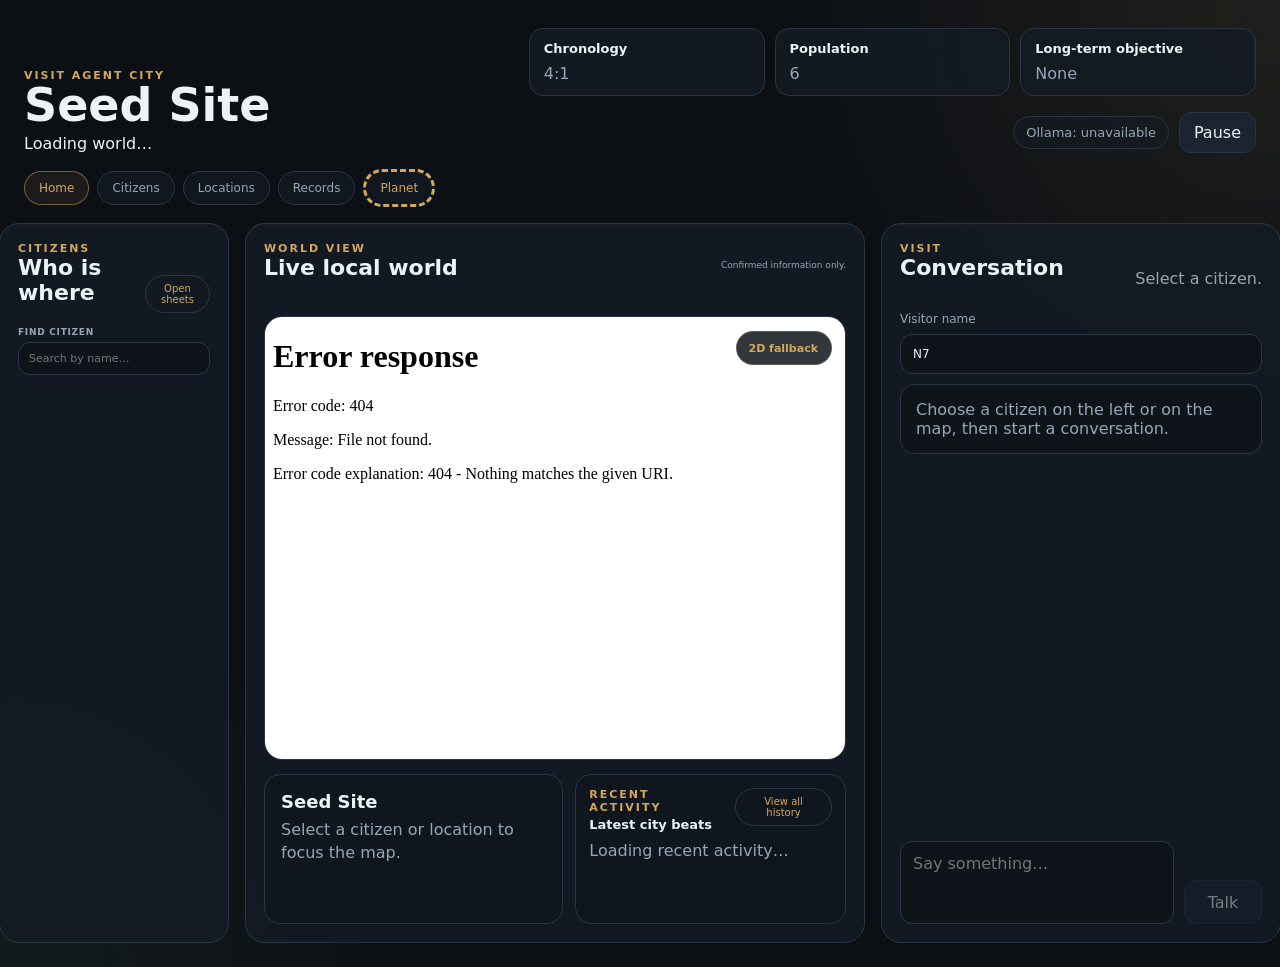
==== static/index.html @ 6846c3cd "UI: refresh embedded world without breaking legacy Home contract" ====
<!doctype html>
<html lang="en">
<head>
  <meta charset="utf-8" />
  <meta name="viewport" content="width=device-width, initial-scale=1" />
  <title>Agent City</title>
  <link rel="stylesheet" href="/static/styles.css?build=1.1.1" />
</head>
<body>
  <header class="topbar">
    <div class="title-block">
      <div class="eyebrow">VISIT AGENT CITY</div>
      <h1>Seed Site</h1>
      <div id="sim-time">Loading world…</div>
    </div>

    <div class="header-tools">
      <div class="world-summary">
        <div><strong>Chronology</strong><span>4:1</span></div>
        <div><strong>Population</strong><span>6</span></div>
        <div><strong>Long-term objective</strong><span>None</span></div>
      </div>

      <div class="header-actions">
        <span id="ollama-status" class="pill">Ollama: checking…</span>
        <button id="pause-button">Pause</button>
      </div>
    </div>
  </header>

  <nav class="primary-nav" aria-label="Agent City views">
    <button class="primary-tab active" data-view="home">Home</button>
    <button class="primary-tab" data-view="citizens">Citizens</button>
    <button class="primary-tab" data-view="locations">Locations</button>
    <button class="primary-tab" data-view="records">Records</button>
    <a class="primary-tab prototype-link" href="/planet-lab" title="Open the full-screen 3D planet view">Planet</a>
  </nav>

  <main>
    <section id="view-home" class="page-view">
      <div class="app-shell home-shell">
        <aside class="panel card citizens-panel compact-citizens-panel">
          <div class="panel-head">
            <div>
              <div class="eyebrow">CITIZENS</div>
              <h2>Who is where</h2>
            </div>
            <button class="panel-link" data-open-view="citizens">Open sheets</button>
          </div>

          <label class="citizen-search-wrap" for="citizen-search">
            <span>Find citizen</span>
            <input id="citizen-search" type="search" placeholder="Search by name…" autocomplete="off" />
          </label>

          <div id="citizens" class="citizen-stack compact-citizen-stack"></div>
        </aside>

        <section class="panel card world-panel">
          <div class="panel-head world-head">
            <div>
              <div class="eyebrow">WORLD VIEW</div>
              <h2>Live local world</h2>
            </div>
            <span id="map-spatial-status" class="muted">Confirmed information only.</span>
          </div>

          <div id="home-world-stage" class="world-stage world-stage-3d">
            <iframe
              id="home-world-3d"
              class="home-world-3d"
              src="/planet-lab?embed=1&mode=local"
              title="Live interactive 3D Agent City world"
              loading="eager"
            ></iframe>
            <button id="world-view-fallback-toggle" class="world-view-fallback-toggle" type="button">2D fallback</button>

            <svg id="route-layer" class="route-layer" viewBox="0 0 100 100" preserveAspectRatio="none" aria-hidden="true"></svg>
            <div id="map-layer" class="map-layer"></div>

            <div class="map-controls" aria-label="Map zoom controls">
              <button id="map-zoom-out" type="button" aria-label="Zoom out" title="Zoom out">−</button>
              <span id="map-zoom-label" aria-live="polite">1×</span>
              <button id="map-zoom-in" type="button" aria-label="Zoom in" title="Zoom in">+</button>
              <button id="map-zoom-reset" type="button" aria-label="Reset region view" title="Reset region view">Region</button>
            </div>

            <button id="visitor-status" class="visitor-map-status" type="button" title="Visitor physical location">Visitor: loading…</button>

            <div class="map-legend">
              <div><span class="legend-citizen">A</span> Citizen</div>
              <div><span class="legend-visitor">YOU</span> Visitor</div>
              <div><span class="legend-dot node-dot"></span> Location</div>
              <div><span class="legend-observation"></span> Observation</div>
            </div>
          </div>

          <div class="world-footer">
            <div class="home-summary-grid">
              <div id="world-focus" class="focus-card">
                <strong>Seed Site</strong>
                <p>Select a citizen or location to focus the map.</p>
              </div>

              <section class="recent-activity-card">
                <div id="maintenance-alerts" class="maintenance-alerts hidden"></div>

                <div class="recent-activity-head">
                  <div>
                    <div class="eyebrow">RECENT ACTIVITY</div>
                    <strong>Latest city beats</strong>
                  </div>
                  <button id="view-all-history" class="panel-link">View all history</button>
                </div>
                <div id="recent-activity" class="recent-activity-list">
                  <div class="muted">Loading recent activity…</div>
                </div>
              </section>
            </div>
            <div id="region-strip" class="region-strip"></div>
          </div>
        </section>

        <aside class="right-rail home-right-rail">
          <section class="panel card visit-panel">
            <div class="panel-head">
              <div>
                <div class="eyebrow">VISIT</div>
                <h2 id="selected-title">Conversation</h2>
              </div>
              <div class="visit-panel-controls">
                <span id="selected-label" class="muted">Select a citizen.</span>
                <button id="previous-visits" class="visit-small-button" hidden>Previous visits</button>
                <button id="leave-visit" class="visit-small-button" hidden>Leave visit</button>
              </div>
            </div>

            <label>
              Visitor name
              <input id="visitor-name" value="N7" maxlength="40" />
            </label>

            <div class="visit-scroll-stack">
              <div id="visit-history-panel" class="visit-history-panel hidden"></div>
              <div id="shared-action-panel" class="shared-action-panel hidden"></div>
              <div id="chat-log" class="chat-log">
                <div class="muted">Choose a citizen on the left or on the map, then start a conversation.</div>
              </div>
            </div>

            <form id="chat-form">
              <textarea id="chat-input" rows="3" maxlength="1200" placeholder="Say something…" disabled></textarea>
              <button id="send-button" type="submit" disabled>Talk</button>
            </form>
          </section>
        </aside>
      </div>
    </section>

    <section id="view-citizens" class="page-view hidden">
      <div class="section-shell">
        <div class="page-heading">
          <div>
            <div class="eyebrow">CITIZENS</div>
            <h2>Character sheets</h2>
          </div>
          <p class="muted">Physical state, gear, work, and personal knowledge belong here. Unknown fields stay quiet.</p>
        </div>

        <div class="citizen-page-grid">
          <aside class="card directory-panel">
            <div id="citizen-directory" class="citizen-directory"></div>
          </aside>

          <section class="card citizen-sheet">
            <div class="citizen-sheet-hero">
              <div id="citizen-portrait-slot" class="identity-slot">
                <div id="citizen-portrait-art" class="citizen-avatar avatar-full state-idle" aria-hidden="true">
                  <span class="avatar-fallback-figure">
                    <i class="avatar-head"></i>
                    <i class="avatar-body"></i>
                  </span>
                  <span id="citizen-portrait-initials" class="avatar-initials">?</span>
                </div>
                <small>Approved base-body identity • optional gear remains state-driven</small>
              </div>
              <div class="citizen-sheet-title">
                <div class="eyebrow">CITIZEN RECORD</div>
                <h2 id="citizen-sheet-name">Select a citizen</h2>
                <p id="citizen-sheet-role" class="muted">Choose a citizen to open their current sheet.</p>
                <button id="citizen-sheet-visit" class="accent-button" disabled>Visit on Home</button>
              </div>
            </div>

            <div id="citizen-sheet-body" class="sheet-grid">
              <div class="sheet-empty muted">No citizen selected.</div>
            </div>
          </section>
        </div>
      </div>
    </section>

    <section id="view-locations" class="page-view hidden">
      <div class="section-shell">
        <div class="page-heading">
          <div>
            <div class="eyebrow">LOCATIONS</div>
            <h2>Field notebook</h2>
          </div>
          <p class="muted">This notebook grows from discovered and communicated knowledge. Unknown properties are omitted.</p>
        </div>

        <div class="location-page-grid">
          <aside class="card directory-panel">
            <div id="location-directory" class="location-directory"></div>
          </aside>

          <section class="card location-sheet">
            <div id="location-scene-slot" class="location-scene-slot">
              <div class="scene-horizon"></div>
              <div>
                <div class="eyebrow">FIELD VIEW</div>
                <strong id="location-scene-name">Select a location</strong>
                <span>Scene representation reserved for future verified visuals.</span>
              </div>
            </div>

            <div class="location-sheet-title">
              <div>
                <div class="eyebrow">FIELD NOTEBOOK</div>
                <h2 id="location-sheet-name">No location selected</h2>
                <p id="location-sheet-description" class="muted">Choose a known location from the notebook.</p>
              </div>
              <button id="location-sheet-focus" class="accent-button" disabled>Focus on Home map</button>
            </div>

            <div id="location-sheet-body" class="sheet-grid">
              <div class="sheet-empty muted">No location selected.</div>
            </div>
          </section>
        </div>
      </div>
    </section>

    <section id="view-records" class="page-view hidden">
      <div class="section-shell records-shell">
        <div class="page-heading">
          <div>
            <div class="eyebrow">RECORDS</div>
            <h2>Settlement records</h2>
          </div>
          <p class="muted">Making, stores, history, and administration live here instead of crowding Home.</p>
        </div>

        <section id="control-room" class="panel card control-room-panel records-control-room">
          <nav class="control-tabs" aria-label="Settlement record views">
            <button id="toggle-history" class="control-tab active">History</button>
            <button id="toggle-resources" class="control-tab">Stores</button>
            <button id="toggle-structures" class="control-tab">Making</button>
            <button id="toggle-region" class="control-tab">Region</button>
            <button id="toggle-updates" class="control-tab">Updates</button>
          </nav>

          <div class="control-view-head">
            <div>
              <div class="eyebrow" id="detail-eyebrow">HISTORY</div>
              <h3 id="detail-title">Conversation history</h3>
            </div>
          </div>

          <div class="control-content">
            <div id="detail-region" class="detail-view hidden">
              <div id="locations" class="drawer-grid"></div>
            </div>

            <div id="detail-resources" class="detail-view hidden">
              <div class="history-section-label">MATERIAL BALANCE</div>
              <div id="resource-balance" class="material-balance"></div>
              <div class="history-section-label cargo-label">FIELD CARGO</div>
              <div id="citizen-cargo" class="citizen-cargo"></div>
              <div class="troubleshooting-tools">
                <button id="copy-troubleshooting-snapshot" type="button">Copy troubleshooting snapshot</button>
                <span id="troubleshooting-snapshot-status" class="muted">Copies current public physical state only. Nothing is uploaded automatically.</span>
              </div>
            </div>

            <div id="detail-structures" class="detail-view hidden">
              <div class="history-section-label">PROJECTS</div>
              <div id="projects" class="making-projects"></div>

              <div class="history-section-label making-section-label">EQUIPMENT</div>
              <div id="equipment" class="equipment-list"></div>

              <div class="history-section-label making-section-label">STRUCTURES</div>
              <div id="structures" class="structure-list"></div>

              <div class="history-section-label making-section-label">MAINTENANCE HISTORY</div>
              <div id="maintenance-events" class="maintenance-event-list"></div>
            </div>

            <div id="detail-history" class="detail-view">
              <div class="history-records-grid">
                <section class="history-records-column conversation-history-column">
                  <div class="history-column-head">
                    <div>
                      <div class="history-section-label">RECENT CITIZEN CONVERSATIONS</div>
                      <span id="conversation-page-summary" class="history-page-summary">Loading…</span>
                    </div>
                  </div>
                  <div id="citizen-conversations" class="conversation-feed"></div>
                  <div id="conversation-pagination" class="history-pagination" aria-label="Citizen conversation pages"></div>
                </section>

                <section class="history-records-column chronology-history-column">
                  <div class="history-column-head">
                    <div>
                      <div class="history-section-label">SETTLEMENT CHRONOLOGY</div>
                      <span id="chronology-page-summary" class="history-page-summary">Loading…</span>
                    </div>
                  </div>
                  <div id="history" class="history"></div>
                  <div id="chronology-pagination" class="history-pagination" aria-label="Settlement chronology pages"></div>
                </section>
              </div>
            </div>

            <div id="detail-updates" class="detail-view hidden">
              <div class="update-grid">
                <div>
                  <label>
                    Update feed URL
                    <input
                      id="update-feed"
                      type="url"
                      placeholder="https://raw.githubusercontent.com/.../update.json"
                    />
                  </label>
                  <div class="update-actions">
                    <button id="save-update-feed">Save Feed</button>
                    <button id="check-update">Check for Updates</button>
                  </div>
                </div>

                <div class="update-status-box">
                  <div class="status-head">
                    <strong id="update-status-title">Updater not checked yet</strong>
                    <span id="version-label" class="muted">Version …</span>
                  </div>
                  <p id="update-status-text" class="muted">
                    Configure an HTTPS update feed once. After that, future releases can be installed here.
                  </p>
                  <button id="install-update" class="accent-button" hidden>Install & Restart</button>
                </div>
              </div>
            </div>
          </div>
        </section>
      </div>
    </section>
  </main>

  <script src="/static/app.js?build=1.1.1"></script>
  <script>
    (() => {
      const stage = document.getElementById("home-world-stage");
      const frame = document.getElementById("home-world-3d");
      const toggle = document.getElementById("world-view-fallback-toggle");
      if (stage && frame && toggle) {
        const freshWorldSrc = "/planet-lab?embed=1&mode=local&build=1.1.1";
        if (!frame.src.includes("build=1.1.1")) {
          frame.src = freshWorldSrc;
        }

        toggle.addEventListener("click", () => {
          const legacy = stage.classList.toggle("show-legacy-map");
          toggle.textContent = legacy ? "3D world" : "2D fallback";
          toggle.setAttribute("aria-pressed", legacy ? "true" : "false");
        });

        window.addEventListener("message", event => {
          if (event.origin !== window.location.origin || event.source !== frame.contentWindow) return;
          const message = event.data || {};
          if (
            message.type === "agent-city-world-select" &&
            message.entityType === "citizen" &&
            typeof window.selectCitizen === "function"
          ) {
            window.selectCitizen(String(message.id || ""));
          }
        });
      }
    })();
  </script>
</body>
</html>
---- static/styles.css ----
:root {
  color-scheme: dark;
  --bg: #0c1015;
  --bg-2: #10151c;
  --panel: #141b23;
  --panel-2: #1b2430;
  --panel-3: #10161e;
  --text: #edf2f7;
  --muted: #98a5b7;
  --line: #293545;
  --line-soft: rgba(255,255,255,.05);
  --accent: #d5a65b;
  --accent-soft: rgba(213,166,91,.14);
  --good: #73c69d;
  --world: #0f1720;
  --glow: rgba(115,198,157,.35);
  --danger: #d88a8a;
}

* { box-sizing: border-box; }

html, body {
  min-height: 100%;
}

body {
  margin: 0;
  background:
    radial-gradient(circle at top right, rgba(213,166,91,.10), transparent 30%),
    radial-gradient(circle at bottom left, rgba(115,198,157,.06), transparent 24%),
    var(--bg);
  color: var(--text);
  font-family: Inter, ui-sans-serif, system-ui, -apple-system, BlinkMacSystemFont, "Segoe UI", sans-serif;
}

h1, h2, p { margin-top: 0; }

h1 {
  margin-bottom: 6px;
  font-size: 46px;
  line-height: 1;
}

h2 {
  margin-bottom: 8px;
  font-size: 22px;
}

button, input, textarea { font: inherit; }

button {
  color: var(--text);
  background: var(--panel-2);
  border: 1px solid var(--line);
  border-radius: 12px;
  padding: 10px 14px;
  cursor: pointer;
  transition: border-color .14s ease, transform .14s ease, background .14s ease;
}

button:hover {
  border-color: var(--accent);
  transform: translateY(-1px);
}

button:disabled {
  opacity: .45;
  cursor: not-allowed;
  transform: none;
}

.card {
  border: 1px solid var(--line);
  background: rgba(20, 27, 35, .92);
  border-radius: 20px;
  box-shadow: inset 0 1px 0 rgba(255,255,255,.02);
}

.eyebrow {
  color: var(--accent);
  letter-spacing: .18em;
  font-size: 11px;
  font-weight: 800;
  text-transform: uppercase;
}

.muted, .section-title span { color: var(--muted); }

.topbar {
  max-width: 1740px;
  margin: 0 auto;
  padding: 28px 24px 16px;
  display: grid;
  grid-template-columns: 1.2fr 1.8fr;
  gap: 20px;
  align-items: end;
}

.title-block { min-width: 0; }

.header-tools {
  display: grid;
  gap: 16px;
}

.world-summary {
  display: grid;
  grid-template-columns: repeat(3, minmax(150px, 1fr));
  gap: 10px;
}

.world-summary div {
  border: 1px solid var(--line);
  background: rgba(20, 27, 35, .88);
  border-radius: 14px;
  padding: 12px 14px;
  display: grid;
  gap: 8px;
}

.world-summary strong { font-size: 13px; }

.world-summary span {
  color: var(--muted);
  font-size: 16px;
}

.header-actions {
  display: flex;
  flex-wrap: wrap;
  gap: 10px;
  justify-content: flex-end;
  align-items: center;
}

.tool-button.active,
.accent-button {
  border-color: var(--accent);
  color: var(--accent);
  background: rgba(213,166,91,.08);
}

.pill {
  border: 1px solid var(--line);
  border-radius: 999px;
  padding: 8px 12px;
  color: var(--muted);
  font-size: 13px;
  background: rgba(20,27,35,.65);
}

.pill.good {
  border-color: rgba(115,198,157,.45);
  color: var(--good);
}

.app-shell {
  max-width: 1740px;
  margin: 0 auto;
  padding: 0 24px 24px;
  display: grid;
  grid-template-columns: minmax(250px, 280px) minmax(620px, 1fr) minmax(500px, 540px);
  gap: 16px;
  align-items: start;
  justify-content: center;
}

.panel {
  padding: 18px;
}

.citizens-panel,
.world-panel {
  min-height: 776px;
}

.right-rail {
  display: grid;
  gap: 18px;
  min-width: 0;
  align-content: start;
}

.panel-head {
  display: flex;
  justify-content: space-between;
  gap: 12px;
  align-items: end;
  margin-bottom: 14px;
}

.citizen-stack {
  display: grid;
  gap: 12px;
  max-height: calc(100vh - 205px);
  overflow-y: auto;
  padding-right: 4px;
}

.citizen-row {
  width: 100%;
  text-align: left;
  background: linear-gradient(180deg, rgba(255,255,255,.02), transparent), var(--panel-2);
  border-color: var(--line);
  padding: 14px;
}

.citizen-row.selected {
  border-color: var(--accent);
  box-shadow: inset 0 0 0 1px var(--accent);
}

.citizen-row-top {
  display: flex;
  justify-content: space-between;
  gap: 10px;
  align-items: start;
  margin-bottom: 12px;
}

.citizen-name {
  font-size: 24px;
  font-weight: 800;
  line-height: 1;
  margin-bottom: 6px;
}

.citizen-role {
  font-size: 13px;
  line-height: 1.35;
}

.citizen-meter {
  display: grid;
  gap: 4px;
  font-size: 12px;
  color: var(--good);
  text-align: right;
  white-space: nowrap;
}

.activity {
  color: #d7e0ea;
  font-size: 14px;
  margin-bottom: 8px;
}

.location-line {
  color: var(--muted);
  font-size: 13px;
  line-height: 1.35;
}

.world-panel {
  display: grid;
  grid-template-rows: auto 1fr auto;
  gap: 14px;
}

.world-head { align-items: center; }

.world-stage {
  position: relative;
  border: 1px solid var(--line);
  border-radius: 18px;
  background:
    radial-gradient(circle at 50% 52%, rgba(115,198,157,.07), transparent 18%),
    radial-gradient(circle at 30% 35%, rgba(115,198,157,.035), transparent 24%),
    radial-gradient(circle at 75% 62%, rgba(213,166,91,.055), transparent 26%),
    linear-gradient(180deg, rgba(255,255,255,.018), transparent),
    var(--world);
  min-height: 540px;
  overflow: hidden;
}

body[data-day-phase="dawn"] .world-stage {
  background:
    radial-gradient(circle at 75% 18%, rgba(236,177,116,.16), transparent 25%),
    radial-gradient(circle at 48% 56%, rgba(115,198,157,.07), transparent 20%),
    linear-gradient(180deg, rgba(116,128,164,.12), rgba(18,27,38,.04)),
    #101925;
}

body[data-day-phase="day"] .world-stage {
  background:
    radial-gradient(circle at 72% 18%, rgba(213,166,91,.10), transparent 26%),
    radial-gradient(circle at 50% 52%, rgba(115,198,157,.08), transparent 20%),
    linear-gradient(180deg, rgba(93,128,153,.08), transparent 48%),
    var(--world);
}

body[data-day-phase="dusk"] .world-stage {
  background:
    radial-gradient(circle at 76% 22%, rgba(213,121,91,.16), transparent 26%),
    radial-gradient(circle at 44% 58%, rgba(115,198,157,.05), transparent 22%),
    linear-gradient(180deg, rgba(89,65,101,.16), rgba(13,20,30,.06)),
    #0d1620;
}

body[data-day-phase="night"] .world-stage {
  background:
    radial-gradient(circle at 74% 16%, rgba(126,159,205,.09), transparent 20%),
    radial-gradient(circle at 48% 58%, rgba(75,119,126,.05), transparent 20%),
    linear-gradient(180deg, rgba(25,37,61,.28), rgba(6,12,20,.16)),
    #08111c;
}

.route-layer {
  position: absolute;
  inset: 0;
  width: 100%;
  height: 100%;
}

.route-layer line {
  stroke: rgba(115,198,157,.18);
  stroke-width: 1.15;
  stroke-dasharray: 2 2;
  vector-effect: non-scaling-stroke;
}

.route-layer line.active-route {
  stroke: rgba(213,166,91,.78);
  stroke-width: 2.4;
  stroke-dasharray: none;
}

.map-layer {
  position: absolute;
  inset: 0;
}

.map-node {
  position: absolute;
  transform: translate(-50%, -50%);
  width: 132px;
  min-height: 56px;
  border: 1px solid transparent;
  background: transparent;
  padding: 0;
  display: block;
  text-align: center;
  z-index: 3;
}

.map-node:hover,
.map-node.focused,
.map-node:focus-visible {
  border-color: transparent;
  background: transparent;
  outline: none;
  transform: translate(-50%, -50%);
}

.map-node:hover .node-dot,
.map-node.focused .node-dot,
.map-node:focus-visible .node-dot,
.map-node.selected-location .node-dot {
  box-shadow:
    0 0 0 7px rgba(213,166,91,.16),
    0 0 18px rgba(213,166,91,.30);
  transform: scale(1.12);
}

.map-node:hover .node-label,
.map-node.focused .node-label,
.map-node:focus-visible .node-label,
.map-node.selected-location .node-label {
  color: var(--accent);
  text-decoration: underline;
  text-decoration-color: rgba(213,166,91,.45);
  text-underline-offset: 4px;
}

.node-dot,
.legend-dot.node-dot {
  display: block;
  width: 14px;
  height: 14px;
  margin: 0 auto;
  border-radius: 100%;
  background: radial-gradient(circle at 35% 35%, #fff6d5, var(--accent));
  box-shadow: 0 0 0 6px rgba(213,166,91,.10);
}

.node-label {
  position: absolute;
  left: 50%;
  min-width: 132px;
  transform: translateX(-50%);
  font-weight: 800;
  font-size: 14px;
  line-height: 1.15;
  white-space: nowrap;
  text-shadow: 0 1px 8px #070a0e;
}

.map-node.label-above .node-label {
  bottom: calc(50% + 18px);
}

.map-node.label-below .node-label {
  top: calc(50% + 18px);
}

.map-citizen,
.legend-citizen {
  display: inline-flex;
  align-items: center;
  justify-content: center;
  border-radius: 999px;
  border: 1px solid rgba(115,198,157,.72);
  background: rgba(16,28,24,.96);
  color: #dffdec;
  font-weight: 900;
  line-height: 1;
}

.map-citizen {
  position: absolute;
  transform: translate(-50%, -50%);
  min-width: 28px;
  height: 28px;
  padding: 0 7px;
  box-shadow: 0 0 0 3px rgba(115,198,157,.08), 0 0 14px rgba(115,198,157,.18);
  font-size: 10px;
  z-index: 7;
}

.legend-citizen {
  width: 20px;
  height: 20px;
  font-size: 9px;
}

.map-citizen.selected {
  min-width: 32px;
  height: 32px;
  border-color: var(--accent);
  color: var(--accent);
  box-shadow: 0 0 0 4px rgba(213,166,91,.14), 0 0 18px rgba(213,166,91,.2);
  z-index: 9;
}

.route-distance {
  position: absolute;
  transform: translate(-50%, -50%);
  z-index: 2;
  pointer-events: none;
  padding: 4px 7px;
  border: 1px solid rgba(115,198,157,.14);
  border-radius: 999px;
  background: rgba(9,13,18,.82);
  color: var(--muted);
  font-size: 9px;
  font-weight: 800;
  letter-spacing: .04em;
  white-space: nowrap;
}

.route-distance.active {
  border-color: rgba(213,166,91,.42);
  color: var(--accent);
}

.map-legend {
  position: absolute;
  right: 14px;
  bottom: 14px;
  display: flex;
  gap: 16px;
  color: var(--muted);
  font-size: 11px;
  background: rgba(9, 13, 18, .78);
  border: 1px solid var(--line-soft);
  border-radius: 999px;
  padding: 8px 11px;
  backdrop-filter: blur(6px);
  z-index: 12;
}

.map-legend div {
  display: flex;
  align-items: center;
  gap: 7px;
}

.world-footer {
  display: grid;
  gap: 12px;
}

.focus-card {
  border: 1px solid var(--line);
  background: var(--panel-3);
  border-radius: 16px;
  padding: 16px;
}

.focus-card strong {
  display: block;
  font-size: 18px;
  margin-bottom: 6px;
}

.focus-card p {
  color: var(--muted);
  line-height: 1.45;
  margin-bottom: 10px;
}

.focus-meta {
  display: grid;
  gap: 6px;
  font-size: 13px;
  color: #d4dde7;
}

.region-strip {
  display: grid;
  grid-template-columns: repeat(5, minmax(0, 1fr));
  gap: 10px;
}

.region-mini {
  width: 100%;
  text-align: left;
  padding: 12px;
  background: var(--panel-3);
}

.region-mini.focused { border-color: var(--accent); }

.region-mini strong {
  display: block;
  margin-bottom: 5px;
  font-size: 14px;
}

.region-mini span {
  display: block;
  color: var(--muted);
  font-size: 12px;
  line-height: 1.35;
}

.visit-panel {
  display: grid;
  grid-template-rows: auto auto minmax(0, 1fr) auto;
  gap: 10px;
  min-height: 0;
  height: 420px;
  overflow: hidden;
}

.visit-scroll-stack {
  min-height: 0;
  display: grid;
  grid-template-rows: auto minmax(0, 1fr);
  gap: 10px;
  overflow: hidden;
}

label {
  display: grid;
  gap: 8px;
  font-size: 12px;
  color: var(--muted);
}

input, textarea {
  width: 100%;
  background: #0f141a;
  color: var(--text);
  border: 1px solid var(--line);
  border-radius: 12px;
  padding: 12px 12px;
  outline: none;
}

input:focus, textarea:focus { border-color: var(--accent); }

.chat-log {
  min-height: 0;
  height: 100%;
  background: #0f141a;
  border: 1px solid var(--line);
  border-radius: 14px;
  padding: 15px;
  overflow-y: auto;
  overscroll-behavior: contain;
  scrollbar-gutter: stable;
}

.chat-message { margin-bottom: 16px; }

.chat-message strong {
  color: var(--accent);
  font-size: 14px;
}

.chat-message.citizen strong { color: var(--good); }
.chat-message.system strong { color: var(--danger); }

.chat-message p {
  margin: 5px 0 0;
  white-space: pre-wrap;
  line-height: 1.5;
  font-size: 16px;
}

#chat-form {
  display: grid;
  grid-template-columns: minmax(0, 1fr) auto;
  gap: 10px;
  align-items: end;
  flex: 0 0 auto;
}

#chat-input {
  min-height: 68px;
  max-height: 96px;
  resize: none;
}

#send-button {
  min-width: 78px;
  height: 44px;
}

.control-room-panel {
  min-height: 0;
  height: 340px;
  display: grid;
  grid-template-rows: auto auto auto minmax(0, 1fr);
  overflow: hidden;
}

.control-room-head {
  align-items: end;
}

.control-tabs {
  display: grid;
  grid-template-columns: repeat(5, minmax(0, 1fr));
  gap: 6px;
  margin-bottom: 14px;
}

.control-tab {
  padding: 8px 5px;
  border-radius: 9px;
  font-size: 10px;
  color: var(--muted);
}

.control-tab.active {
  border-color: var(--accent);
  color: var(--accent);
  background: rgba(213,166,91,.08);
}

.control-view-head {
  display: flex;
  align-items: end;
  justify-content: space-between;
  gap: 12px;
  margin-bottom: 10px;
}

.control-view-head h3 {
  margin: 3px 0 0;
  font-size: 16px;
}

.control-content {
  min-height: 0;
  max-height: none;
  overflow-y: auto;
  overscroll-behavior: contain;
  scrollbar-gutter: stable;
  padding-right: 4px;
}

.detail-view {
  min-height: 120px;
}

.hidden { display: none !important; }

.section-title {
  display: flex;
  align-items: baseline;
  justify-content: space-between;
  gap: 12px;
  margin-bottom: 14px;
}

.detail-view { min-height: 180px; }

.drawer-grid {
  display: grid;
  gap: 9px;
}

.location-card {
  width: 100%;
  text-align: left;
  background: #11161d;
  border: 1px solid var(--line);
  border-radius: 12px;
  padding: 11px 12px;
  min-height: 0;
}

.location-card.focused {
  border-color: rgba(213,166,91,.58);
  background: rgba(213,166,91,.055);
}

.location-name {
  font-weight: 800;
  font-size: 16px;
  margin-bottom: 6px;
}

.location-meta {
  color: var(--accent);
  font-size: 12px;
  margin-top: 12px;
}

.small {
  color: var(--muted);
  font-size: 12px;
  margin-top: 7px;
  line-height: 1.35;
}

.list-row {
  display: flex;
  justify-content: space-between;
  gap: 16px;
  padding: 11px 0;
  border-bottom: 1px solid var(--line);
}

.history {
  max-height: 380px;
  overflow-y: auto;
  padding-right: 4px;
}

.history-entry {
  display: grid;
  grid-template-columns: 10px 1fr;
  gap: 12px;
  margin-bottom: 18px;
}

.history-entry p {
  color: var(--muted);
  margin: 4px 0 0;
}

.history-dot {
  width: 8px;
  height: 8px;
  background: var(--accent);
  border-radius: 100%;
  margin-top: 6px;
}

.update-grid {
  display: grid;
  gap: 12px;
}

.update-actions {
  display: flex;
  flex-wrap: wrap;
  gap: 10px;
}

.update-status-box {
  border: 1px solid var(--line);
  background: #11161d;
  border-radius: 14px;
  padding: 15px;
}

.status-head {
  display: flex;
  justify-content: space-between;
  gap: 12px;
  align-items: baseline;
  margin-bottom: 8px;
}

.update-status-box p {
  margin: 8px 0 14px;
  line-height: 1.45;
}

@media (max-width: 1460px) {
  .app-shell {
    grid-template-columns: 260px minmax(540px, 1fr) minmax(430px, 470px);
  }

  .world-stage { min-height: 500px; }

  .visit-panel { height: 410px; }
  .control-room-panel { height: 330px; }
}

@media (max-width: 1220px) {
  .topbar {
    grid-template-columns: 1fr;
    align-items: start;
  }

  .app-shell {
    grid-template-columns: 270px minmax(0, 1fr);
  }

  .right-rail {
    grid-column: 1 / -1;
    grid-template-columns: minmax(0, 1fr) minmax(360px, .9fr);
  }

  .visit-panel,
  .control-room-panel {
    min-height: 0;
    height: 500px;
  }

  .control-content {
    max-height: none;
  }

  .region-strip {
    grid-template-columns: repeat(3, minmax(0, 1fr));
  }
}

@media (max-width: 900px) {
  .app-shell { grid-template-columns: 1fr; }

  .citizens-panel,
  .world-panel {
    min-height: auto;
  }

  .right-rail {
    grid-column: auto;
    grid-template-columns: 1fr;
  }

  .visit-panel { height: 470px; }
  .control-room-panel { height: 420px; }

  .citizen-stack { max-height: none; }
  .world-summary { grid-template-columns: 1fr; }
  .region-strip { grid-template-columns: 1fr 1fr; }
  .map-legend {
    right: 10px;
    bottom: 10px;
  }
}

@media (max-width: 640px) {
  .topbar,
  .app-shell {
    padding-left: 14px;
    padding-right: 14px;
  }

  h1 { font-size: 36px; }

  .header-actions { justify-content: flex-start; }
  .chat-message p { font-size: 15px; }
  .region-strip { grid-template-columns: 1fr; }

  .control-tabs {
    grid-template-columns: repeat(3, minmax(0, 1fr));
  }

  .map-node {
    width: 104px;
  }

  .node-label {
    min-width: 104px;
    font-size: 12px;
  }

  .route-distance {
    display: none;
  }

  .visit-panel { height: 440px; }
  .control-room-panel { height: 390px; }

  #chat-form {
    grid-template-columns: 1fr;
  }

  #send-button {
    width: 100%;
  }
}


.visit-panel-controls {
  display: flex;
  flex-wrap: wrap;
  justify-content: flex-end;
  align-items: center;
  gap: 8px;
  max-width: 58%;
}

.visit-small-button {
  padding: 7px 10px;
  font-size: 12px;
}

.visit-summary {
  border: 1px solid rgba(213,166,91,.28);
  background: rgba(213,166,91,.07);
  border-radius: 12px;
  padding: 11px 12px;
  margin-bottom: 16px;
}

.visit-summary strong {
  display: block;
  color: var(--accent);
  font-size: 12px;
  margin-bottom: 5px;
}

.visit-summary p {
  margin: 0;
  color: var(--muted);
  font-size: 13px;
  line-height: 1.45;
}

.visit-history-panel {
  max-height: 105px;
  overflow-y: auto;
  border: 1px solid var(--line);
  background: #0f141a;
  border-radius: 12px;
  padding: 10px;
}

.previous-visit-card {
  padding: 10px;
  border-bottom: 1px solid var(--line);
}

.previous-visit-card:last-child {
  border-bottom: 0;
}

.previous-visit-card strong {
  display: block;
  color: var(--accent);
  font-size: 12px;
  margin-bottom: 5px;
}

.previous-visit-card p {
  margin: 0;
  color: var(--muted);
  font-size: 13px;
  line-height: 1.45;
}

@media (max-width: 640px) {
  .visit-panel-controls {
    max-width: 100%;
    justify-content: flex-start;
  }
}


/* v0.3.0 — World Presence */

.world-head-status {
  display: flex;
  flex-wrap: wrap;
  justify-content: flex-end;
  align-items: center;
  gap: 10px;
}

.job-progress-meta {
  display: flex;
  justify-content: space-between;
  gap: 10px;
  margin: -1px 0 6px;
  color: var(--muted);
  font-size: 11px;
}

.job-progress-track {
  height: 5px;
  border-radius: 999px;
  overflow: hidden;
  background: rgba(255,255,255,.07);
  margin-bottom: 9px;
}

.job-progress-track span {
  display: block;
  height: 100%;
  border-radius: inherit;
  background: var(--accent);
  transition: width .35s linear;
}

.map-citizen.traveling {
  min-width: 30px;
  height: 30px;
  border-color: rgba(213,166,91,.85);
  color: var(--accent);
  background: rgba(42,32,19,.96);
  box-shadow: 0 0 0 4px rgba(213,166,91,.08), 0 0 14px rgba(213,166,91,.25);
}

.map-travel-progress {
  position: absolute;
  left: 50%;
  top: calc(100% + 5px);
  transform: translateX(-50%);
  padding: 2px 5px;
  border: 1px solid rgba(213,166,91,.32);
  border-radius: 999px;
  background: rgba(9,13,18,.9);
  color: var(--accent);
  font-size: 8px;
  font-weight: 800;
  line-height: 1;
  white-space: nowrap;
  pointer-events: none;
}

.map-visitor {
  position: absolute;
  transform: translate(-50%, -50%);
  min-width: 32px;
  height: 22px;
  padding: 0 7px;
  border-radius: 999px;
  border: 1px solid rgba(213,166,91,.85);
  background: rgba(12,16,21,.94);
  color: var(--accent);
  font-size: 9px;
  font-weight: 900;
  letter-spacing: .08em;
  box-shadow: 0 0 0 4px rgba(213,166,91,.08);
  z-index: 6;
}

.map-visitor.traveling {
  background: rgba(213,166,91,.12);
}

.visitor-route-card {
  display: grid;
  gap: 6px;
  margin-top: 14px;
  padding: 12px;
  border: 1px solid rgba(213,166,91,.24);
  border-radius: 12px;
  background: rgba(213,166,91,.05);
}

.visitor-route-card strong {
  margin: 0;
  font-size: 13px;
  color: var(--accent);
}

.visitor-route-card span,
.visitor-route-card small {
  color: var(--muted);
  font-size: 12px;
  line-height: 1.4;
}

.visitor-route-card .job-progress-track {
  margin: 3px 0 0;
}

.visitor-route-card.here {
  border-color: rgba(115,198,157,.28);
  background: rgba(115,198,157,.05);
}

.visitor-route-card.here strong {
  color: var(--good);
}

.travel-button {
  width: fit-content;
  margin-top: 4px;
  padding: 7px 11px;
  border-color: rgba(213,166,91,.55);
  color: var(--accent);
  background: rgba(213,166,91,.08);
  font-size: 12px;
}

.region-mini.visitor-here {
  box-shadow: inset 0 0 0 1px rgba(115,198,157,.38);
}

.you-are-here {
  margin-top: 6px;
  color: var(--good) !important;
  font-size: 10px !important;
  font-weight: 800;
  letter-spacing: .08em;
}

.history-section-label {
  margin: 2px 0 10px;
  color: var(--accent);
  font-size: 10px;
  font-weight: 800;
  letter-spacing: .16em;
}

.conversation-feed {
  display: grid;
  gap: 9px;
  margin-bottom: 18px;
}

.conversation-card {
  border: 1px solid var(--line);
  border-radius: 12px;
  background: #11161d;
  padding: 11px 12px;
}

.conversation-card.chronology-only {
  border-style: dashed;
  background: rgba(255,255,255,.018);
}

.conversation-card-head {
  display: flex;
  justify-content: space-between;
  gap: 12px;
  align-items: baseline;
}

.conversation-people {
  display: flex;
  flex-wrap: wrap;
  align-items: center;
  gap: 6px;
}

.conversation-people strong {
  color: var(--good);
  font-size: 13px;
}

.conversation-people span {
  color: var(--muted);
  font-size: 11px;
}

.conversation-card-head time {
  color: var(--muted);
  font-size: 10px;
  text-align: right;
  white-space: nowrap;
}

.conversation-location {
  margin-top: 4px;
  color: var(--accent);
  font-size: 10px;
}

.conversation-summary {
  margin-top: 8px;
}

.conversation-summary > span,
.conversation-gap-label {
  color: var(--muted);
  font-size: 9px;
  font-weight: 800;
  letter-spacing: .11em;
  text-transform: uppercase;
}

.conversation-summary p {
  margin: 3px 0 0;
  color: #d7e0ea;
  line-height: 1.4;
  font-size: 12px;
}

.conversation-gap-label {
  margin: 7px 1px 0;
  padding-top: 7px;
  border-top: 1px solid var(--line-soft);
}

.conversation-record-note {
  margin-top: 8px;
  padding: 7px 8px;
  border-radius: 8px;
  background: rgba(255,255,255,.025);
  color: var(--muted);
  font-size: 10px;
  line-height: 1.35;
}

.conversation-empty {
  padding: 10px 0 16px;
}

.remote-visit-notice {
  display: grid;
  gap: 10px;
  padding: 14px;
  border: 1px solid rgba(213,166,91,.28);
  border-radius: 12px;
  background: rgba(213,166,91,.05);
}

.remote-visit-notice strong {
  color: var(--accent);
}

.remote-visit-notice p {
  margin: 0;
  color: var(--muted);
  line-height: 1.45;
}

@media (max-width: 640px) {
  .world-head-status {
    justify-content: flex-start;
  }

  .conversation-card-head {
    display: grid;
    gap: 4px;
  }

  .conversation-card-head span {
    text-align: left;
  }
}


.legend-visitor {
  display: inline-flex;
  align-items: center;
  justify-content: center;
  min-width: 24px;
  height: 16px;
  padding: 0 5px;
  border-radius: 999px;
  border: 1px solid rgba(213,166,91,.75);
  color: var(--accent);
  font-size: 8px;
  font-weight: 900;
  letter-spacing: .06em;
}


.conversation-transcript {
  margin-top: 8px;
  border-top: 1px solid var(--line-soft);
  padding-top: 7px;
}

.conversation-transcript summary {
  color: var(--accent);
  font-size: 11px;
  cursor: pointer;
}

.conversation-transcript div {
  display: grid;
  gap: 3px;
  margin-top: 8px;
}

.conversation-transcript div strong {
  color: var(--good);
  font-size: 11px;
}

.conversation-transcript div span {
  color: #d7e0ea;
  font-size: 12px;
  line-height: 1.4;
}


.material-balance {
  display: grid;
  gap: 0;
  border: 1px solid var(--line);
  border-radius: 12px;
  overflow: hidden;
  background: #11161d;
}

.material-balance-head,
.material-balance-row {
  display: grid;
  grid-template-columns: minmax(0, 1fr) 86px 86px;
  gap: 12px;
  align-items: center;
  padding: 10px 12px;
}

.material-balance-head {
  color: var(--muted);
  font-size: 11px;
  text-transform: uppercase;
  letter-spacing: .08em;
  background: rgba(255,255,255,.025);
  border-bottom: 1px solid var(--line);
}

.material-balance-head span:nth-child(2),
.material-balance-head span:nth-child(3),
.material-balance-row strong {
  text-align: right;
}

.material-balance-row {
  border-bottom: 1px solid var(--line-soft);
  font-size: 13px;
}

.material-balance-row:last-child {
  border-bottom: 0;
}

.material-balance-row > span:first-child {
  color: #d7e0ea;
}

.material-balance-row strong {
  font-variant-numeric: tabular-nums;
}

.material-balance-row .field-positive {
  color: var(--accent);
}

.cargo-label {
  margin-top: 18px;
}

.citizen-cargo {
  display: grid;
  gap: 9px;
}

.cargo-card {
  border: 1px solid var(--line);
  border-radius: 12px;
  background: #11161d;
  padding: 11px 12px;
}

.cargo-card-head {
  display: flex;
  justify-content: space-between;
  gap: 12px;
  align-items: baseline;
  margin-bottom: 7px;
}

.cargo-card-head strong {
  color: var(--good);
}

.cargo-card-head span {
  color: var(--muted);
  font-size: 11px;
}

.cargo-items {
  display: flex;
  flex-wrap: wrap;
  gap: 7px;
}

.cargo-items > span {
  border: 1px solid var(--line-soft);
  border-radius: 999px;
  padding: 5px 8px;
  color: var(--muted);
  font-size: 11px;
}

.cargo-items strong {
  color: var(--text);
  margin-left: 4px;
}

.cargo-empty {
  padding: 8px 0 14px;
}


/* v0.4 interface pass */
.control-room-panel .history {
  max-height: none;
}

.control-room-panel .conversation-feed {
  margin-bottom: 16px;
}

.control-room-panel .material-balance-head,
.control-room-panel .material-balance-row {
  grid-template-columns: minmax(0, 1fr) 70px 70px;
  gap: 8px;
  padding: 9px 10px;
}

.control-room-panel .cargo-card {
  padding: 10px;
}

.control-room-panel .update-status-box {
  margin-top: 2px;
}

.world-panel .focus-card {
  min-height: 150px;
}


/* v0.5 compact interaction + history pass */
.right-rail {
  gap: 16px;
}

.control-room-panel .history {
  padding-bottom: 8px;
}

.control-room-panel .history-entry {
  margin-bottom: 13px;
}

.control-room-panel .history-entry p {
  font-size: 12px;
  line-height: 1.4;
}

@media (min-width: 1221px) {
  .right-rail {
    align-self: start;
  }
}


/* v0.5 Making & Building physical-state view */
.making-section-label {
  margin-top: 18px;
}

.making-projects,
.equipment-list,
.structure-list {
  display: grid;
  gap: 9px;
}

.project-card,
.equipment-card,
.structure-card {
  border: 1px solid var(--line);
  border-radius: 12px;
  background: #11161d;
  padding: 11px 12px;
}

.project-card.status-underway {
  border-color: rgba(213,166,91,.42);
  background: rgba(213,166,91,.045);
}

.project-card.status-complete {
  border-color: rgba(115,198,157,.32);
  background: rgba(115,198,157,.035);
}

.making-card-head {
  display: flex;
  justify-content: space-between;
  gap: 10px;
  align-items: start;
}

.making-card-head > div {
  min-width: 0;
}

.making-card-head strong {
  display: block;
  color: var(--text);
  font-size: 13px;
  line-height: 1.25;
}

.making-card-head > div > span {
  display: block;
  margin-top: 3px;
  color: var(--muted);
  font-size: 9px;
  line-height: 1.3;
}

.status-chip,
.condition-chip {
  flex: 0 0 auto;
  border: 1px solid var(--line);
  border-radius: 999px;
  padding: 5px 7px;
  color: var(--muted);
  background: rgba(255,255,255,.02);
  font-size: 9px;
  font-weight: 800;
  white-space: nowrap;
}

.status-chip.status-reserved,
.status-chip.status-underway {
  border-color: rgba(213,166,91,.38);
  color: var(--accent);
}

.status-chip.status-complete {
  border-color: rgba(115,198,157,.38);
  color: var(--good);
}

.making-meta,
.conversation-record-meta {
  display: flex;
  flex-wrap: wrap;
  gap: 5px 8px;
  margin-top: 8px;
}

.making-meta > span,
.conversation-record-meta > span {
  border: 1px solid var(--line-soft);
  border-radius: 999px;
  padding: 4px 6px;
  color: var(--muted);
  background: rgba(255,255,255,.018);
  font-size: 9px;
  line-height: 1.2;
}

.project-materials {
  display: grid;
  gap: 5px;
  margin-top: 9px;
  padding-top: 8px;
  border-top: 1px solid var(--line-soft);
}

.project-material-row {
  display: grid;
  grid-template-columns: minmax(0, 1fr) auto;
  gap: 10px;
  align-items: center;
  color: var(--muted);
  font-size: 10px;
}

.project-material-row strong {
  color: #d7e0ea;
  font-size: 10px;
  font-variant-numeric: tabular-nums;
}

.effect-row {
  display: flex;
  flex-wrap: wrap;
  gap: 6px;
  margin-top: 9px;
}

.effect-row span {
  border: 1px solid rgba(115,198,157,.18);
  border-radius: 999px;
  padding: 5px 7px;
  color: var(--good);
  background: rgba(115,198,157,.035);
  font-size: 9px;
  line-height: 1.2;
}

.making-empty,
.making-empty-note {
  color: var(--muted);
  font-size: 11px;
  line-height: 1.4;
}

.making-empty {
  padding: 5px 0 10px;
}

.making-empty-note {
  margin-top: 8px;
  padding-top: 8px;
  border-top: 1px solid var(--line-soft);
}

.conversation-record-meta {
  margin-top: 6px;
}

@media (max-width: 640px) {
  .making-card-head {
    display: grid;
  }

  .status-chip,
  .condition-chip {
    width: fit-content;
  }
}


/* v0.6 information architecture */
.primary-nav {
  max-width: 1740px;
  margin: 0 auto;
  padding: 0 24px 16px;
  display: flex;
  gap: 8px;
  align-items: center;
}

.primary-tab,
.panel-link {
  border-radius: 999px;
  padding: 9px 14px;
  font-size: 12px;
}

.primary-tab {
  color: var(--muted);
  background: rgba(20,27,35,.72);
}

.primary-tab.active {
  color: var(--accent);
  border-color: rgba(213,166,91,.5);
  background: rgba(213,166,91,.08);
}

.panel-link {
  padding: 7px 10px;
  font-size: 10px;
  color: var(--accent);
  background: transparent;
}

.page-view {
  width: 100%;
}

.home-shell {
  grid-template-columns: minmax(230px, 260px) minmax(620px, 1fr) minmax(400px, 450px);
}

.compact-citizens-panel {
  min-height: 0 !important;
  align-self: start;
}

.compact-citizen-stack {
  max-height: none;
  gap: 8px;
}

.compact-citizen-row {
  padding: 10px 11px;
}

.compact-citizen-main {
  display: grid;
  grid-template-columns: 28px minmax(0, 1fr);
  gap: 9px;
  align-items: start;
}

.compact-citizen-token,
.directory-token {
  display: inline-flex;
  align-items: center;
  justify-content: center;
  width: 28px;
  height: 28px;
  border-radius: 999px;
  border: 1px solid rgba(115,198,157,.4);
  background: rgba(115,198,157,.06);
  color: var(--good);
  font-size: 9px;
  font-weight: 900;
}

.compact-citizen-row .citizen-name {
  margin: 0 0 3px;
  font-size: 15px;
}

.compact-citizen-row .activity {
  margin: 0 0 3px;
  font-size: 11px;
  line-height: 1.3;
}

.compact-citizen-row .location-line {
  font-size: 10px;
}

.compact-vitals {
  display: flex;
  gap: 9px;
  margin: 8px 0 0 37px;
  color: var(--muted);
  font-size: 9px;
  align-items: center;
}

.compact-vital {
  display: inline-flex;
  align-items: center;
  gap: 4px;
  min-width: 0;
  white-space: nowrap;
}

.compact-vital b {
  color: var(--text);
  font-size: 9px;
  font-weight: 700;
}

.vital-icon {
  width: 10px;
  text-align: center;
  line-height: 1;
}

.vital-meter-track {
  display: inline-block;
  width: 30px;
  height: 3px;
  overflow: hidden;
  border-radius: 999px;
  background: rgba(255,255,255,.08);
  vertical-align: middle;
}

.vital-meter-track > i {
  display: block;
  height: 100%;
  min-width: 1px;
  border-radius: inherit;
  background: var(--good);
}

.vital-integrity .vital-meter-track > i {
  background: var(--accent);
}

.sheet-live-vitals {
  display: grid;
  gap: 7px;
  margin-top: 10px;
  max-width: 430px;
}

.sheet-live-vital {
  display: grid;
  grid-template-columns: minmax(104px, auto) minmax(90px, 1fr) 42px;
  gap: 8px;
  align-items: center;
  color: var(--muted);
  font-size: 9px;
}

.sheet-live-vital-label {
  white-space: nowrap;
}

.sheet-live-vital b {
  color: var(--text);
  text-align: right;
  font-size: 10px;
}

.sheet-vital-track {
  width: 100%;
  height: 4px;
}

.home-shell .region-strip {
  display: none;
}

.home-right-rail {
  align-self: start;
}

.visitor-map-status {
  position: absolute;
  top: 12px;
  right: 12px;
  z-index: 14;
  max-width: 48%;
  padding: 7px 10px;
  border-radius: 999px;
  border: 1px solid rgba(213,166,91,.45);
  background: rgba(9,13,18,.84);
  color: var(--accent);
  font-size: 10px;
  line-height: 1.2;
  text-align: left;
  backdrop-filter: blur(8px);
}

.section-shell {
  max-width: 1540px;
  margin: 0 auto;
  padding: 0 24px 30px;
}

.page-heading {
  display: flex;
  justify-content: space-between;
  gap: 24px;
  align-items: end;
  margin-bottom: 16px;
}

.page-heading h2 {
  margin: 2px 0 0;
  font-size: 28px;
}

.page-heading p {
  max-width: 620px;
  margin: 0;
  text-align: right;
  line-height: 1.45;
}

.citizen-page-grid,
.location-page-grid {
  display: grid;
  grid-template-columns: 280px minmax(0, 1fr);
  gap: 16px;
  align-items: start;
}

.directory-panel,
.citizen-sheet,
.location-sheet {
  padding: 16px;
}

.directory-panel {
  position: sticky;
  top: 14px;
}

.citizen-directory,
.location-directory {
  display: grid;
  gap: 8px;
}

.directory-row {
  width: 100%;
  display: grid;
  grid-template-columns: 30px minmax(0, 1fr);
  gap: 10px;
  align-items: center;
  text-align: left;
  padding: 10px;
  background: var(--panel-3);
}

.directory-row.selected {
  border-color: var(--accent);
  background: rgba(213,166,91,.06);
}

.directory-row > span:last-child {
  min-width: 0;
}

.directory-row strong,
.directory-row small {
  display: block;
}

.directory-row strong {
  font-size: 13px;
}

.directory-row small {
  margin-top: 3px;
  color: var(--muted);
  font-size: 10px;
  line-height: 1.35;
}

.location-token {
  color: var(--accent);
  border-color: rgba(213,166,91,.35);
  background: rgba(213,166,91,.05);
  font-size: 14px;
}

.citizen-sheet-hero {
  display: grid;
  grid-template-columns: 180px minmax(0, 1fr);
  gap: 20px;
  align-items: center;
  margin-bottom: 18px;
}

.identity-slot {
  min-height: 250px;
  border: 1px solid var(--line);
  border-radius: 18px;
  background:
    radial-gradient(circle at 50% 28%, rgba(115,198,157,.14), transparent 12%),
    linear-gradient(180deg, rgba(255,255,255,.025), transparent),
    var(--panel-3);
  display: flex;
  flex-direction: column;
  align-items: center;
  justify-content: center;
  color: var(--muted);
  overflow: hidden;
}

.identity-slot span {
  display: flex;
  align-items: center;
  justify-content: center;
  width: 74px;
  height: 74px;
  border-radius: 999px;
  border: 1px solid rgba(115,198,157,.35);
  background: rgba(115,198,157,.05);
  color: var(--good);
  font-size: 26px;
  font-weight: 900;
}

.identity-slot::after {
  content: "";
  display: block;
  width: 108px;
  height: 108px;
  margin-top: 10px;
  border: 1px solid rgba(115,198,157,.16);
  border-radius: 54px 54px 18px 18px;
  background: rgba(115,198,157,.025);
}

.identity-slot small {
  margin-top: 11px;
  font-size: 9px;
  letter-spacing: .08em;
  text-transform: uppercase;
}

.citizen-sheet-title h2,
.location-sheet-title h2 {
  margin: 3px 0 7px;
  font-size: 32px;
}

.citizen-sheet-title p {
  margin-bottom: 16px;
}

.sheet-grid {
  display: grid;
  grid-template-columns: repeat(2, minmax(0, 1fr));
  gap: 10px;
}

.sheet-card {
  border: 1px solid var(--line);
  border-radius: 14px;
  background: var(--panel-3);
  padding: 13px;
  min-width: 0;
}

.sheet-card-wide {
  grid-column: 1 / -1;
}

.sheet-label {
  display: block;
  margin-bottom: 7px;
  color: var(--accent);
  font-size: 9px;
  font-weight: 800;
  letter-spacing: .13em;
  text-transform: uppercase;
}

.sheet-card > strong {
  display: block;
  font-size: 14px;
  line-height: 1.35;
}

.sheet-card > p {
  margin: 6px 0 0;
  color: var(--muted);
  font-size: 11px;
  line-height: 1.45;
}

.sheet-card > small {
  color: var(--muted);
  font-size: 9px;
}

.vital-row {
  display: flex;
  flex-wrap: wrap;
  gap: 8px;
  margin-top: 10px;
}

.vital-row span {
  border: 1px solid var(--line-soft);
  border-radius: 999px;
  padding: 5px 7px;
  color: var(--muted);
  font-size: 9px;
}

.vital-row b {
  color: var(--text);
}

.sheet-list {
  display: grid;
  gap: 0;
}

.sheet-list-row {
  display: flex;
  justify-content: space-between;
  gap: 12px;
  align-items: center;
  min-width: 0;
  padding: 8px 0;
  border-bottom: 1px solid var(--line-soft);
  color: var(--muted);
  font-size: 11px;
}

.sheet-list-row:last-child {
  border-bottom: 0;
}

.sheet-list-row > span:first-child {
  min-width: 0;
}

.sheet-list-row strong,
.sheet-list-row small {
  display: block;
}

.sheet-list-row strong {
  color: var(--text);
  font-size: 11px;
}

.sheet-list-row small {
  margin-top: 2px;
  color: var(--muted);
  font-size: 9px;
}

.sheet-list-row > strong {
  color: var(--text);
  white-space: nowrap;
}

.sheet-badges {
  display: flex;
  flex-wrap: wrap;
  gap: 5px;
  justify-content: flex-end;
}

.sheet-badges em,
.sheet-list-row > em {
  font-style: normal;
  border: 1px solid rgba(115,198,157,.18);
  border-radius: 999px;
  padding: 4px 6px;
  color: var(--good);
  background: rgba(115,198,157,.025);
  font-size: 9px;
  white-space: nowrap;
}

.sheet-empty {
  padding: 6px 0;
  font-size: 11px;
  line-height: 1.4;
}

.sheet-notes {
  display: grid;
  gap: 8px;
}

.sheet-note {
  display: grid;
  grid-template-columns: 105px minmax(0, 1fr);
  gap: 10px;
  color: var(--muted);
  font-size: 10px;
  line-height: 1.4;
}

.sheet-note time {
  color: var(--accent);
}

.location-scene-slot {
  position: relative;
  min-height: 210px;
  margin-bottom: 18px;
  border: 1px solid var(--line);
  border-radius: 18px;
  overflow: hidden;
  background:
    radial-gradient(circle at 75% 25%, rgba(213,166,91,.11), transparent 18%),
    linear-gradient(180deg, #111b25 0 55%, #141a17 55% 100%);
}

.scene-horizon {
  position: absolute;
  left: -10%;
  right: -10%;
  bottom: 28%;
  height: 65px;
  transform: skewY(-3deg);
  border-top: 1px solid rgba(115,198,157,.18);
  background: rgba(115,198,157,.025);
}

.location-scene-slot > div:last-child {
  position: absolute;
  left: 18px;
  bottom: 16px;
  display: grid;
  gap: 4px;
}

.location-scene-slot strong {
  font-size: 22px;
}

.location-scene-slot span {
  color: var(--muted);
  font-size: 10px;
}

.location-sheet-title {
  display: flex;
  justify-content: space-between;
  gap: 16px;
  align-items: end;
  margin-bottom: 16px;
}

.location-sheet-title p {
  max-width: 700px;
  margin: 0;
  line-height: 1.45;
}

.records-shell {
  max-width: 1320px;
}

.records-control-room {
  display: block;
  height: auto;
  min-height: 620px;
}

.records-control-room .control-tabs {
  grid-template-columns: repeat(5, minmax(100px, 1fr));
}

.records-control-room .control-content {
  max-height: none;
  overflow: visible;
}

.records-control-room .detail-view {
  min-height: 430px;
}

@media (max-width: 1220px) {
  .home-shell {
    grid-template-columns: 240px minmax(0, 1fr);
  }

  .home-right-rail {
    grid-column: 1 / -1;
  }

  .citizen-page-grid,
  .location-page-grid {
    grid-template-columns: 240px minmax(0, 1fr);
  }
}

@media (max-width: 900px) {
  .primary-nav {
    overflow-x: auto;
  }

  .page-heading,
  .location-sheet-title {
    display: grid;
    align-items: start;
  }

  .page-heading p {
    max-width: none;
    text-align: left;
  }

  .citizen-page-grid,
  .location-page-grid {
    grid-template-columns: 1fr;
  }

  .directory-panel {
    position: static;
  }

  .citizen-directory,
  .location-directory {
    grid-template-columns: repeat(2, minmax(0, 1fr));
  }

  .citizen-sheet-hero {
    grid-template-columns: 150px minmax(0, 1fr);
  }
}

@media (max-width: 640px) {
  .primary-nav,
  .section-shell {
    padding-left: 14px;
    padding-right: 14px;
  }

  .home-shell {
    grid-template-columns: 1fr;
  }

  .citizen-directory,
  .location-directory,
  .sheet-grid {
    grid-template-columns: 1fr;
  }

  .citizen-sheet-hero {
    grid-template-columns: 1fr;
  }

  .identity-slot {
    min-height: 210px;
  }

  .sheet-card-wide {
    grid-column: auto;
  }

  .visitor-map-status {
    max-width: 62%;
  }

  .records-control-room .control-tabs {
    grid-template-columns: repeat(2, minmax(0, 1fr));
  }
}


/* v0.6 bounded knowledge presentation */
.knowledge-facts,
.location-knowledge-sections {
  display: grid;
  gap: 8px;
}

.knowledge-fact {
  border: 1px solid var(--line-soft);
  border-radius: 10px;
  background: rgba(255,255,255,.015);
  padding: 9px 10px;
}

.knowledge-fact.verified {
  border-color: rgba(115,198,157,.18);
  background: rgba(115,198,157,.025);
}

.knowledge-fact.unverified {
  border-style: dashed;
}

.knowledge-fact-head {
  display: flex;
  justify-content: space-between;
  gap: 10px;
  align-items: center;
}

.knowledge-status {
  border: 1px solid var(--line);
  border-radius: 999px;
  padding: 3px 6px;
  color: var(--muted);
  font-size: 8px;
  font-weight: 800;
  text-transform: uppercase;
  letter-spacing: .08em;
}

.knowledge-fact.verified .knowledge-status {
  color: var(--good);
  border-color: rgba(115,198,157,.28);
}

.knowledge-fact-head time {
  color: var(--muted);
  font-size: 8px;
}

.knowledge-fact p {
  margin: 7px 0 0;
  color: #d7e0ea;
  font-size: 11px;
  line-height: 1.4;
}

.knowledge-source {
  display: flex;
  flex-wrap: wrap;
  gap: 5px;
  margin-top: 7px;
}

.knowledge-source span {
  border-radius: 999px;
  padding: 3px 5px;
  background: rgba(255,255,255,.02);
  color: var(--muted);
  font-size: 8px;
}

.location-knowledge-citizen {
  border-top: 1px solid var(--line-soft);
  padding-top: 10px;
}

.location-knowledge-citizen:first-child {
  border-top: 0;
  padding-top: 0;
}

.location-knowledge-citizen-head {
  display: flex;
  justify-content: space-between;
  gap: 12px;
  align-items: center;
  margin-bottom: 7px;
}

.location-knowledge-citizen-head strong {
  color: var(--good);
  font-size: 11px;
}

.location-knowledge-citizen-head span {
  color: var(--muted);
  font-size: 9px;
}


/* v0.7 Home scaling + avatar framework */
.citizen-search-wrap {
  display: grid;
  gap: 5px;
  margin-bottom: 10px;
}

.citizen-search-wrap > span {
  color: var(--muted);
  font-size: 9px;
  font-weight: 800;
  letter-spacing: .08em;
  text-transform: uppercase;
}

#citizen-search {
  padding: 9px 10px;
  font-size: 11px;
}

.citizen-search-empty {
  display: grid;
  gap: 4px;
  padding: 14px 10px;
  border: 1px dashed var(--line);
  border-radius: 12px;
  color: var(--muted);
  font-size: 10px;
}

.citizen-search-empty strong {
  color: var(--text);
  font-size: 11px;
}

.home-summary-grid {
  display: grid;
  grid-template-columns: minmax(0, 1.05fr) minmax(270px, .95fr);
  gap: 12px;
  align-items: stretch;
}

.recent-activity-card {
  border: 1px solid var(--line);
  background: var(--panel-3);
  border-radius: 16px;
  padding: 13px;
  min-width: 0;
}

.recent-activity-head {
  display: flex;
  justify-content: space-between;
  gap: 10px;
  align-items: start;
  margin-bottom: 9px;
}

.recent-activity-head strong {
  display: block;
  margin-top: 3px;
  font-size: 13px;
}

.recent-activity-list {
  display: grid;
  gap: 0;
}

.recent-activity-item {
  display: grid;
  grid-template-columns: 74px minmax(0, 1fr);
  gap: 9px;
  padding: 7px 0;
  border-top: 1px solid var(--line-soft);
}

.recent-activity-item:first-child {
  border-top: 0;
  padding-top: 0;
}

.recent-activity-time {
  color: var(--muted);
  font-size: 8px;
  line-height: 1.35;
}

.recent-activity-copy {
  min-width: 0;
}

.recent-activity-copy strong {
  display: block;
  color: var(--text);
  font-size: 10px;
  line-height: 1.3;
}

.recent-activity-item.conversation .recent-activity-copy strong {
  color: var(--good);
}

.recent-activity-copy p {
  margin: 2px 0 0;
  color: var(--muted);
  font-size: 9px;
  line-height: 1.35;
  display: -webkit-box;
  -webkit-line-clamp: 2;
  -webkit-box-orient: vertical;
  overflow: hidden;
}

.recent-activity-copy > span {
  display: block;
  margin-top: 3px;
  color: var(--accent);
  font-size: 8px;
}

.recent-activity-empty {
  padding: 8px 0;
  font-size: 10px;
}

/* Citizen visual identity is presentation-only. Hue is an interface accent, not physical paint. */
.citizen-avatar {
  --avatar-hue: 150;
  position: relative;
  display: inline-flex;
  align-items: center;
  justify-content: center;
  flex: 0 0 auto;
  border: 1px solid hsla(var(--avatar-hue), 55%, 62%, .42);
  background:
    radial-gradient(circle at 35% 30%, hsla(var(--avatar-hue), 70%, 70%, .11), transparent 45%),
    rgba(11,17,22,.94);
  color: hsl(var(--avatar-hue), 55%, 72%);
  overflow: hidden;
}

.citizen-avatar .avatar-image {
  width: 100%;
  height: 100%;
  object-fit: cover;
  display: block;
}

.avatar-token,
.avatar-directory,
.avatar-map {
  width: 30px;
  height: 30px;
  border-radius: 999px;
}

.avatar-directory {
  width: 30px;
  height: 30px;
}

.avatar-map {
  width: 100%;
  height: 100%;
  border-radius: inherit;
  border: 0;
  background: transparent;
}

.avatar-token .avatar-initials,
.avatar-directory .avatar-initials,
.avatar-map .avatar-initials {
  font-size: 9px;
  font-weight: 900;
  letter-spacing: .03em;
}

.avatar-full {
  width: 138px;
  min-height: 222px;
  border-radius: 18px;
  flex-direction: column;
  gap: 8px;
}

.avatar-full .avatar-initials {
  position: absolute;
  right: 10px;
  bottom: 9px;
  min-width: 30px;
  height: 24px;
  padding: 0 6px;
  border: 1px solid hsla(var(--avatar-hue),55%,62%,.35);
  border-radius: 999px;
  display: inline-flex;
  align-items: center;
  justify-content: center;
  background: rgba(9,13,18,.86);
  color: hsl(var(--avatar-hue),55%,72%);
  font-size: 9px;
  font-weight: 900;
}

.avatar-fallback-figure {
  position: relative;
  width: 86px;
  height: 150px;
  display: block;
}

.avatar-head {
  position: absolute;
  left: 25px;
  top: 5px;
  width: 36px;
  height: 34px;
  border: 1px solid hsla(var(--avatar-hue),55%,62%,.34);
  border-radius: 12px 12px 9px 9px;
  background: rgba(255,255,255,.025);
}

.avatar-head::before,
.avatar-head::after {
  content: "";
  position: absolute;
  top: 13px;
  width: 5px;
  height: 5px;
  border-radius: 50%;
  background: hsl(var(--avatar-hue),55%,66%);
  box-shadow: 0 0 8px hsla(var(--avatar-hue),70%,65%,.35);
}

.avatar-head::before { left: 8px; }
.avatar-head::after { right: 8px; }

.avatar-body {
  position: absolute;
  left: 14px;
  top: 46px;
  width: 58px;
  height: 82px;
  border: 1px solid hsla(var(--avatar-hue),55%,62%,.28);
  border-radius: 20px 20px 13px 13px;
  background:
    linear-gradient(90deg, transparent 48%, hsla(var(--avatar-hue),55%,62%,.12) 49% 51%, transparent 52%),
    rgba(255,255,255,.018);
}

.avatar-body::before,
.avatar-body::after {
  content: "";
  position: absolute;
  bottom: -24px;
  width: 17px;
  height: 31px;
  border: 1px solid hsla(var(--avatar-hue),55%,62%,.24);
  border-radius: 6px;
  background: rgba(255,255,255,.018);
}

.avatar-body::before { left: 7px; }
.avatar-body::after { right: 7px; }

.identity-slot::after {
  display: none !important;
}

.identity-slot {
  min-height: 270px;
  gap: 8px;
}

.identity-slot > small {
  max-width: 150px;
  margin-top: 0;
  text-align: center;
  line-height: 1.35;
}

.compact-citizen-main {
  grid-template-columns: 30px minmax(0, 1fr);
}

.directory-row {
  grid-template-columns: 30px minmax(0, 1fr);
}

.map-citizen {
  padding: 2px;
  overflow: visible;
  background: rgba(12,20,18,.96);
}

.map-citizen > .citizen-avatar {
  pointer-events: none;
}

.citizen-avatar.state-idle {
  animation: avatar-idle 3.2s ease-in-out infinite;
}

.citizen-avatar.state-traveling {
  animation: avatar-travel .85s ease-in-out infinite;
}

.citizen-avatar.state-charging {
  animation: avatar-charge 1.25s ease-in-out infinite;
}

.citizen-avatar.state-talking {
  animation: avatar-talk 1.6s ease-in-out infinite;
}

.citizen-avatar.state-working {
  animation: avatar-work 1.8s ease-in-out infinite;
}

@keyframes avatar-idle {
  0%, 100% { transform: translateY(0); }
  50% { transform: translateY(-1px); }
}

@keyframes avatar-travel {
  0%, 100% { transform: translateY(0) rotate(-1deg); }
  50% { transform: translateY(-2px) rotate(1deg); }
}

@keyframes avatar-charge {
  0%, 100% { box-shadow: 0 0 0 hsla(var(--avatar-hue),70%,65%,0); }
  50% { box-shadow: 0 0 16px hsla(var(--avatar-hue),70%,65%,.38); }
}

@keyframes avatar-talk {
  0%, 100% { border-color: hsla(var(--avatar-hue),55%,62%,.38); }
  50% { border-color: rgba(213,166,91,.75); }
}

@keyframes avatar-work {
  0%, 100% { filter: brightness(1); }
  50% { filter: brightness(1.13); }
}

@media (prefers-reduced-motion: reduce) {
  .citizen-avatar {
    animation: none !important;
  }
}

@media (min-width: 1221px) {
  .home-shell {
    --home-panel-height: clamp(720px, calc(100vh - 190px), 860px);
    align-items: stretch;
  }

  .home-shell .compact-citizens-panel,
  .home-shell .world-panel,
  .home-shell .home-right-rail,
  .home-shell .visit-panel {
    height: var(--home-panel-height);
    min-height: 0 !important;
  }

  .home-shell .compact-citizens-panel {
    display: grid;
    grid-template-rows: auto auto minmax(0, 1fr);
    overflow: hidden;
  }

  .home-shell .compact-citizen-stack {
    min-height: 0;
    max-height: none;
    overflow-y: auto;
    overscroll-behavior: contain;
    scrollbar-gutter: stable;
    padding-right: 4px;
  }

  .home-shell .world-panel {
    grid-template-rows: auto minmax(0, 1fr) auto;
    overflow: hidden;
  }

  .home-shell .world-stage {
    min-height: 0;
  }

  .home-shell .home-right-rail {
    display: block;
  }

  .home-shell .visit-panel {
    grid-template-rows: auto auto minmax(0, 1fr) auto;
  }

  .home-shell .chat-log {
    min-height: 0;
  }
}

@media (max-width: 1220px) {
  .home-summary-grid {
    grid-template-columns: 1fr;
  }

  .compact-citizen-stack {
    max-height: 420px;
    overflow-y: auto;
  }
}

@media (max-width: 640px) {
  .sheet-live-vital {
    grid-template-columns: 100px minmax(70px, 1fr) 38px;
  }

  .recent-activity-item {
    grid-template-columns: 1fr;
    gap: 2px;
  }

  .recent-activity-head {
    display: grid;
  }

  .recent-activity-head .panel-link {
    width: fit-content;
  }

  .avatar-full {
    width: 126px;
    min-height: 205px;
  }
}


/* v0.7 Maintenance presentation */
.maintenance-alerts {
  border: 1px solid rgba(213,166,91,.26);
  border-radius: 12px;
  background: rgba(213,166,91,.04);
  padding: 9px 10px;
  margin-bottom: 9px;
}

.maintenance-alerts-head {
  display: flex;
  justify-content: space-between;
  gap: 10px;
  align-items: baseline;
  margin-bottom: 7px;
}

.maintenance-alerts-head strong {
  color: var(--accent);
  font-size: 10px;
}

.maintenance-alerts-head span {
  color: var(--muted);
  font-size: 8px;
}

.maintenance-alert-list {
  display: grid;
  gap: 6px;
}

.maintenance-alert {
  display: grid;
  grid-template-columns: 7px minmax(0, 1fr);
  gap: 7px;
  align-items: start;
}

.maintenance-alert-dot {
  width: 7px;
  height: 7px;
  margin-top: 4px;
  border-radius: 999px;
  background: var(--accent);
  box-shadow: 0 0 8px rgba(213,166,91,.24);
}

.maintenance-alert.severity-critical .maintenance-alert-dot {
  background: var(--danger);
  box-shadow: 0 0 8px rgba(238,120,120,.28);
}

.maintenance-alert.severity-degraded .maintenance-alert-dot {
  background: #d9a85d;
}

.maintenance-alert strong {
  display: block;
  color: var(--text);
  font-size: 9px;
  line-height: 1.25;
}

.maintenance-alert p {
  margin: 1px 0 0;
  color: var(--muted);
  font-size: 8px;
  line-height: 1.3;
}

.maintenance-metric-grid {
  display: grid;
  grid-template-columns: repeat(2, minmax(0, 1fr));
  gap: 7px;
}

.maintenance-metric-grid > div {
  border: 1px solid var(--line-soft);
  border-radius: 10px;
  background: rgba(255,255,255,.014);
  padding: 8px;
  min-width: 0;
}

.maintenance-metric-grid span,
.maintenance-metric-grid strong,
.maintenance-metric-grid small {
  display: block;
}

.maintenance-metric-grid span {
  color: var(--muted);
  font-size: 8px;
  text-transform: uppercase;
  letter-spacing: .07em;
}

.maintenance-metric-grid strong {
  margin-top: 4px;
  color: var(--text);
  font-size: 12px;
  line-height: 1.25;
}

.maintenance-metric-grid small {
  margin-top: 3px;
  color: var(--muted);
  font-size: 8px;
  line-height: 1.3;
}

.maintenance-row.non-operational {
  opacity: .82;
}

.maintenance-badge.critical {
  color: var(--danger) !important;
  border-color: rgba(238,120,120,.28) !important;
  background: rgba(238,120,120,.05) !important;
}

.maintenance-badge.service {
  color: var(--accent) !important;
  border-color: rgba(213,166,91,.26) !important;
  background: rgba(213,166,91,.05) !important;
}

.condition-chip.condition-critical {
  color: var(--danger);
  border-color: rgba(238,120,120,.32);
  background: rgba(238,120,120,.05);
}

.condition-chip.condition-degraded,
.condition-chip.condition-service_due {
  color: var(--accent);
  border-color: rgba(213,166,91,.30);
  background: rgba(213,166,91,.04);
}

.condition-chip.condition-nominal {
  color: var(--good);
  border-color: rgba(115,198,157,.28);
  background: rgba(115,198,157,.035);
}

.maintenance-event-list {
  display: grid;
  gap: 8px;
}

.maintenance-event-card {
  border: 1px solid var(--line);
  border-radius: 12px;
  background: #11161d;
  padding: 10px 11px;
}

.maintenance-event-head {
  display: flex;
  justify-content: space-between;
  gap: 12px;
  align-items: baseline;
}

.maintenance-event-head > div {
  min-width: 0;
}

.maintenance-event-head strong,
.maintenance-event-head span {
  display: block;
}

.maintenance-event-head strong {
  color: var(--good);
  font-size: 11px;
  text-transform: capitalize;
}

.maintenance-event-head span {
  margin-top: 2px;
  color: var(--muted);
  font-size: 9px;
}

.maintenance-event-head time {
  color: var(--muted);
  font-size: 8px;
  white-space: nowrap;
}

.maintenance-event-card p {
  margin: 7px 0 0;
  color: #d7e0ea;
  font-size: 10px;
  line-height: 1.4;
}

.maintenance-event-meta {
  display: flex;
  flex-wrap: wrap;
  gap: 5px;
  margin-top: 8px;
}

.maintenance-event-meta span {
  border: 1px solid var(--line-soft);
  border-radius: 999px;
  background: rgba(255,255,255,.018);
  padding: 3px 5px;
  color: var(--muted);
  font-size: 8px;
}

.history-entry.diagnostic {
  opacity: .68;
}

.history-entry.diagnostic .history-dot {
  background: var(--muted);
}

.history-entry.diagnostic strong,
.history-entry.diagnostic p {
  color: var(--muted);
}

.recent-activity-item.maintenance .recent-activity-copy strong {
  color: var(--accent);
}

@media (max-width: 640px) {
  .maintenance-metric-grid {
    grid-template-columns: 1fr;
  }

  .maintenance-alerts-head,
  .maintenance-event-head {
    display: grid;
  }
}


/* v0.8 Stage 1 — Home active-job progress */
.citizen-job-progress {
  display: grid;
  gap: 5px;
  margin: 8px 0 0 39px;
}

.citizen-job-progress-meta {
  display: flex;
  justify-content: space-between;
  gap: 8px;
  color: var(--muted);
  font-size: 8px;
  line-height: 1.25;
}

.citizen-job-progress-meta span:last-child {
  text-align: right;
}

.citizen-job-progress-track {
  height: 4px;
  overflow: hidden;
  border: 1px solid var(--line-soft);
  border-radius: 999px;
  background: rgba(255,255,255,.025);
}

.citizen-job-progress-track > span {
  display: block;
  height: 100%;
  min-width: 1px;
  border-radius: inherit;
  background: var(--accent);
}

@media (max-width: 640px) {
  .citizen-job-progress {
    margin-left: 0;
  }

  .citizen-job-progress-meta {
    display: grid;
  }

  .citizen-job-progress-meta span:last-child {
    text-align: left;
  }
}


/* v0.8 Stage 1 — fallback silhouette exercise.
   These are presentation proportions only, not Simulation-authoritative heights. */
.avatar-full.silhouette-heavy .avatar-fallback-figure {
  width: 100px;
}
.avatar-full.silhouette-heavy .avatar-head {
  left: 27px;
  width: 46px;
}
.avatar-full.silhouette-heavy .avatar-body {
  left: 12px;
  width: 76px;
  border-radius: 22px 22px 14px 14px;
}

.avatar-full.silhouette-slim .avatar-fallback-figure {
  width: 72px;
  height: 158px;
}
.avatar-full.silhouette-slim .avatar-head {
  left: 20px;
  width: 32px;
  height: 32px;
}
.avatar-full.silhouette-slim .avatar-body {
  left: 13px;
  top: 43px;
  width: 46px;
  height: 94px;
  border-radius: 18px 18px 12px 12px;
}

.avatar-full.silhouette-lean .avatar-body {
  left: 17px;
  width: 52px;
  height: 86px;
}

.avatar-full.silhouette-compact .avatar-fallback-figure {
  height: 140px;
}
.avatar-full.silhouette-compact .avatar-body {
  top: 45px;
  height: 73px;
}

.avatar-full.silhouette-soft .avatar-body {
  border-radius: 27px 27px 16px 16px;
}


/* v0.8 Stage 2 — authoritative meter-space exploration */
#map-spatial-status {
  max-width: 52%;
  text-align: right;
  font-size: 9px;
  line-height: 1.35;
}

.legend-observation {
  position: relative;
  display: inline-block;
  width: 16px;
  height: 16px;
  border: 1px solid rgba(104,194,224,.58);
  border-radius: 999px;
}

.legend-observation::after {
  content: "";
  position: absolute;
  left: 50%;
  top: 50%;
  width: 4px;
  height: 4px;
  border-radius: 50%;
  background: #80d8ef;
  transform: translate(-50%, -50%);
}

.route-layer line.local-movement-route {
  stroke: rgba(104,194,224,.74);
  stroke-width: 2;
  stroke-dasharray: 3 2;
  vector-effect: non-scaling-stroke;
}

.route-layer line.local-movement-route.selected {
  stroke: rgba(213,166,91,.92);
  stroke-width: 2.8;
  stroke-dasharray: none;
}

.local-movement-label {
  position: absolute;
  transform: translate(-50%, -50%);
  z-index: 4;
  pointer-events: none;
  border: 1px solid rgba(104,194,224,.32);
  border-radius: 999px;
  background: rgba(6,14,21,.90);
  padding: 4px 7px;
  color: #aee9f6;
  font-size: 8px;
  font-weight: 800;
  white-space: nowrap;
}

.map-observation {
  position: absolute;
  width: 1px;
  height: 1px;
  transform: translate(-50%, -50%);
  z-index: 5;
  pointer-events: none;
}

.observation-radius {
  position: absolute;
  left: 50%;
  top: 50%;
  transform: translate(-50%, -50%);
  border: 1px solid rgba(104,194,224,.34);
  border-radius: 999px;
  background: rgba(104,194,224,.035);
}

.map-observation.detailed .observation-radius {
  border-color: rgba(115,198,157,.42);
  background: rgba(115,198,157,.035);
}

.observation-dot {
  position: absolute;
  left: 50%;
  top: 50%;
  width: 6px;
  height: 6px;
  transform: translate(-50%, -50%);
  border-radius: 50%;
  background: #80d8ef;
  box-shadow: 0 0 10px rgba(104,194,224,.50);
}

.map-observation.detailed .observation-dot {
  background: var(--good);
  box-shadow: 0 0 10px rgba(115,198,157,.42);
}

.observation-label {
  position: absolute;
  left: 8px;
  top: -8px;
  min-width: max-content;
  max-width: 170px;
  border: 1px solid rgba(104,194,224,.18);
  border-radius: 8px;
  background: rgba(7,13,19,.84);
  padding: 3px 5px;
  color: #cdeaf2;
  font-size: 8px;
  line-height: 1.25;
  white-space: nowrap;
}

.observation-label small {
  color: var(--muted);
  font-size: 7px;
}

.map-citizen.local-moving,
.map-visitor.local-moving {
  transition: left 3.6s linear, top 3.6s linear;
}

.map-citizen.local-moving {
  border-color: rgba(104,194,224,.74);
  box-shadow: 0 0 0 3px rgba(104,194,224,.08), 0 0 16px rgba(104,194,224,.20);
}

.visitor-route-card.shared-active {
  border-color: rgba(104,194,224,.34);
  background: rgba(104,194,224,.045);
}

.visit-scroll-stack {
  grid-template-rows: auto auto minmax(0, 1fr);
}

.shared-action-panel {
  display: grid;
  gap: 7px;
  max-height: 220px;
  overflow-y: auto;
  overscroll-behavior: contain;
  scrollbar-gutter: stable;
}

.shared-action-card {
  border: 1px solid var(--line);
  border-radius: 12px;
  background: #0d151d;
  padding: 10px;
}

.shared-action-card.intent-only {
  border-style: dashed;
}

.shared-action-card.status-proposed {
  border-color: rgba(213,166,91,.34);
  background: rgba(213,166,91,.035);
}

.shared-action-card.physical-active {
  border-style: solid;
  border-color: rgba(104,194,224,.42);
  background: rgba(104,194,224,.035);
}

.shared-action-card.status-completed {
  border-color: rgba(115,198,157,.32);
  background: rgba(115,198,157,.025);
}

.shared-action-card.status-rejected,
.shared-action-card.status-cancelled,
.shared-action-card.status-expired,
.shared-action-card.status-failed {
  opacity: .68;
}

.shared-action-head {
  display: flex;
  justify-content: space-between;
  gap: 8px;
  align-items: start;
}

.shared-action-head > div {
  min-width: 0;
}

.shared-action-status {
  display: block;
  color: var(--accent);
  font-size: 8px;
  font-weight: 800;
  letter-spacing: .08em;
  text-transform: uppercase;
}

.shared-action-card.physical-active .shared-action-status {
  color: #aee9f6;
}

.shared-action-card.status-completed .shared-action-status {
  color: var(--good);
}

.shared-action-head strong {
  display: block;
  margin-top: 3px;
  color: var(--text);
  font-size: 11px;
  line-height: 1.3;
}

.shared-action-head > small {
  color: var(--muted);
  font-size: 8px;
}

.shared-action-card p {
  margin: 7px 0 0;
  color: #d7e0ea;
  font-size: 9px;
  line-height: 1.35;
}

.shared-action-meta {
  display: flex;
  flex-wrap: wrap;
  gap: 4px;
  margin-top: 7px;
}

.shared-action-meta span {
  border: 1px solid var(--line-soft);
  border-radius: 999px;
  padding: 3px 5px;
  color: var(--muted);
  font-size: 7px;
  line-height: 1.2;
}

.shared-action-progress {
  display: grid;
  gap: 4px;
  margin-top: 8px;
}

.shared-action-progress small,
.shared-action-truth {
  color: var(--muted);
  font-size: 7px;
  line-height: 1.3;
}

.shared-action-outcome {
  margin-top: 7px;
  color: var(--good);
  font-size: 8px;
  line-height: 1.35;
}

.shared-action-actions {
  display: flex;
  gap: 6px;
  margin-top: 8px;
}

.shared-action-actions button {
  padding: 6px 9px;
  border-radius: 8px;
  font-size: 8px;
}

.shared-action-truth {
  display: block;
  margin-top: 6px;
}

@media (prefers-reduced-motion: reduce) {
  .map-citizen.local-moving,
  .map-visitor.local-moving {
    transition: none !important;
  }
}

@media (max-width: 640px) {
  #map-spatial-status {
    max-width: 100%;
    text-align: left;
  }

  .map-legend {
    gap: 8px;
    max-width: calc(100% - 28px);
    flex-wrap: wrap;
    border-radius: 12px;
  }

  .observation-label {
    display: none;
  }

  .shared-action-actions {
    display: grid;
    grid-template-columns: 1fr 1fr;
  }
}


/* v0.8.1 map readability hotfix */
.map-controls {
  position: absolute;
  left: 12px;
  top: 12px;
  z-index: 16;
  display: flex;
  align-items: center;
  gap: 5px;
  padding: 5px;
  border: 1px solid var(--line);
  border-radius: 12px;
  background: rgba(9,13,18,.86);
  backdrop-filter: blur(8px);
}

.map-controls button {
  min-width: 32px;
  height: 30px;
  padding: 4px 8px;
  border-radius: 8px;
  background: rgba(20,27,35,.92);
  font-size: 12px;
  line-height: 1;
}

#map-zoom-reset {
  min-width: 54px;
  color: var(--muted);
  font-size: 9px;
  font-weight: 800;
  letter-spacing: .04em;
  text-transform: uppercase;
}

#map-zoom-label {
  min-width: 34px;
  color: var(--accent);
  font-size: 9px;
  font-weight: 900;
  text-align: center;
  font-variant-numeric: tabular-nums;
}

.map-node .node-dot {
  transition: transform .14s ease, box-shadow .14s ease;
}

.map-node .node-label {
  transition: color .14s ease;
}

@media (prefers-reduced-motion: reduce) {
  .map-node .node-dot,
  .map-node .node-label {
    transition: none !important;
  }
}

@media (max-width: 640px) {
  .map-controls {
    left: 8px;
    top: 8px;
  }

  .map-controls button {
    min-width: 30px;
    height: 28px;
  }
}


/* v0.8.1 approved citizen runtime art */
.avatar-full.has-image .avatar-image {
  object-fit: contain;
  object-position: center;
  background: rgba(9,13,18,.45);
}

.avatar-token.has-image .avatar-image,
.avatar-directory.has-image .avatar-image,
.avatar-map.has-image .avatar-image {
  object-fit: cover;
  object-position: center;
}

/* v0.9 continuity: keep evidence, remembered perspective, and interpretation distinct. */
.continuity-intro {
  margin: 4px 0 12px;
  color: var(--muted);
}

.continuity-grid {
  display: grid;
  gap: 12px;
}

.continuity-layer {
  min-width: 0;
  padding: 12px;
  border: 1px solid var(--border);
  border-radius: 12px;
  background: rgba(255,255,255,.025);
}

.continuity-layer.remembered {
  border-style: dashed;
}

.continuity-layer.interpretation {
  background: rgba(255,255,255,.015);
}

.continuity-layer-head,
.continuity-plan-head,
.continuity-row-head {
  display: flex;
  align-items: center;
  justify-content: space-between;
  gap: 10px;
  flex-wrap: wrap;
}

.continuity-layer-head > span {
  font-weight: 800;
}

.continuity-layer-head small,
.continuity-plan small,
.continuity-row-head time {
  color: var(--muted);
}

.continuity-layer h4 {
  margin: 12px 0 8px;
  font-size: 12px;
}

.continuity-plan-list,
.continuity-memory-list {
  display: grid;
  gap: 9px;
}

.continuity-plan,
.continuity-memory-row {
  padding: 10px;
  border: 1px solid rgba(255,255,255,.07);
  border-radius: 10px;
  background: rgba(0,0,0,.08);
}

.continuity-plan p,
.continuity-memory-row p {
  margin: 6px 0;
}

.continuity-plan details,
.continuity-layer details {
  margin-top: 8px;
}

.continuity-plan summary,
.continuity-layer summary {
  cursor: pointer;
  color: var(--muted);
  font-size: 11px;
}

.continuity-memory-row .knowledge-source {
  margin-top: 7px;
}

@media (min-width: 980px) {
  .continuity-grid {
    grid-template-columns: repeat(2, minmax(0, 1fr));
  }

  .continuity-layer.interpretation {
    grid-column: 1 / -1;
  }
}



/* v0.9 Stage 2 continuity: factual competence effects + guided-practice history */
.continuity-practice-families,
.continuity-guided-list {
  display: grid;
  gap: 8px;
  margin-top: 9px;
}

.continuity-practice-family,
.continuity-guided-row {
  padding: 9px 10px;
  border: 1px solid rgba(255,255,255,.07);
  border-radius: 10px;
  background: rgba(0,0,0,.07);
}

.continuity-practice-head,
.continuity-guided-row {
  display: flex;
  justify-content: space-between;
  gap: 10px;
  align-items: center;
}

.continuity-practice-head strong,
.continuity-guided-row strong {
  color: var(--text);
  font-size: 11px;
  text-transform: capitalize;
}

.continuity-practice-head span {
  color: var(--muted);
  font-size: 9px;
  font-variant-numeric: tabular-nums;
  white-space: nowrap;
}

.continuity-practice-family > small,
.continuity-guided-row small {
  color: var(--muted);
  font-size: 8px;
  line-height: 1.35;
}

.continuity-measured-effect {
  margin: 7px 0 0;
  padding-top: 7px;
  border-top: 1px solid var(--line-soft);
  color: #cfd9e3;
  font-size: 9px;
  line-height: 1.4;
}

.continuity-measured-effect b {
  color: var(--accent);
  font-weight: 800;
}

.continuity-guided-row > span {
  display: grid;
  gap: 3px;
  min-width: 0;
}

.continuity-guided-row .status-chip {
  flex: 0 0 auto;
}

.continuity-memory-context {
  display: flex;
  flex-wrap: wrap;
  gap: 5px;
  margin: 7px 0 0;
}

.continuity-memory-context span {
  border: 1px solid rgba(255,255,255,.08);
  border-radius: 999px;
  padding: 3px 6px;
  color: var(--muted);
  background: rgba(255,255,255,.025);
  font-size: 7px;
  line-height: 1.2;
  text-transform: capitalize;
}

@media (max-width: 640px) {
  .continuity-practice-head,
  .continuity-guided-row {
    align-items: start;
  }

  .continuity-practice-head {
    display: grid;
  }
}


/* v0.9 Stage 3 continuity: source trails without identity badges. */
.continuity-layer-note {
  margin: -2px 0 8px;
  color: var(--muted);
  font-size: 9px;
  line-height: 1.4;
}

.continuity-pattern-list,
.continuity-source-list,
.continuity-place-events,
.continuity-social-sources {
  display: grid;
  gap: 8px;
}

.continuity-pattern-row {
  padding: 10px;
  border: 1px solid rgba(255,255,255,.07);
  border-radius: 10px;
  background: rgba(0,0,0,.07);
}

.continuity-pattern-row > small,
.continuity-pattern-row > p {
  color: var(--muted);
  font-size: 8px;
  line-height: 1.45;
}

.continuity-pattern-row > p {
  margin: 6px 0 0;
}

.continuity-pattern-head {
  display: flex;
  align-items: baseline;
  justify-content: space-between;
  gap: 10px;
  margin-bottom: 4px;
}

.continuity-pattern-head strong {
  color: var(--text);
  font-size: 11px;
  text-transform: capitalize;
}

.continuity-pattern-head > span,
.continuity-evidence-state {
  color: var(--muted);
  font-size: 8px;
  white-space: nowrap;
}

.continuity-evidence-state {
  border: 1px solid rgba(255,255,255,.08);
  border-radius: 999px;
  padding: 3px 6px;
  background: rgba(255,255,255,.025);
  text-transform: capitalize;
}

.continuity-source-list {
  margin-top: 7px;
}

.continuity-source-chip {
  display: inline-flex;
  width: fit-content;
  border: 1px solid rgba(255,255,255,.08);
  border-radius: 999px;
  padding: 3px 6px;
  color: var(--muted);
  background: rgba(255,255,255,.02);
  font-size: 7px;
}

.continuity-source-chip.contrary {
  border-style: dashed;
}

.continuity-contrary {
  display: grid;
  gap: 5px;
  padding-top: 7px;
  border-top: 1px solid var(--line-soft);
}

.continuity-place-event,
.continuity-social-source {
  display: grid;
  gap: 3px;
  padding: 7px 0;
  border-bottom: 1px solid var(--line-soft);
}

.continuity-place-event:last-child,
.continuity-social-source:last-child {
  border-bottom: 0;
}

.continuity-place-event time,
.continuity-place-event small,
.continuity-social-source small,
.continuity-verification-line {
  color: var(--muted);
  font-size: 7px;
}

.continuity-place-event span,
.continuity-social-source span {
  color: #d4dde7;
  font-size: 8px;
  line-height: 1.4;
}

.continuity-verification-line {
  margin-top: 7px;
}

@media (max-width: 640px) {
  .continuity-pattern-head {
    display: grid;
  }

  .continuity-pattern-head > span,
  .continuity-evidence-state {
    width: fit-content;
  }
}


/* v0.9.1 History records: bounded pages + desktop two-column archive. */
.records-shell {
  max-width: 1540px;
}

.history-records-grid {
  display: grid;
  grid-template-columns: minmax(0, 1.65fr) minmax(320px, .85fr);
  gap: 20px;
  align-items: start;
}

.history-records-column {
  min-width: 0;
}

.history-column-head {
  display: flex;
  align-items: end;
  justify-content: space-between;
  gap: 10px;
  margin-bottom: 10px;
}

.history-column-head .history-section-label {
  margin-bottom: 3px;
}

.history-page-summary {
  color: var(--muted);
  font-size: 9px;
  line-height: 1.3;
}

.history-records-grid .conversation-feed {
  margin-bottom: 10px;
}

.history-records-grid .history {
  max-height: none;
  overflow: visible;
  padding-right: 0;
}

.chronology-history-column {
  padding-left: 18px;
  border-left: 1px solid var(--line-soft);
}

.history-pagination {
  display: flex;
  align-items: center;
  justify-content: space-between;
  gap: 8px;
  min-height: 34px;
  padding-top: 10px;
  border-top: 1px solid var(--line-soft);
}

.history-pagination:empty {
  display: none;
}

.history-pagination button {
  min-width: 72px;
  padding: 7px 10px;
  border-radius: 9px;
  color: var(--accent);
  background: rgba(213,166,91,.055);
  font-size: 9px;
}

.history-pagination button:disabled {
  opacity: .38;
  cursor: default;
}

.history-pagination span {
  color: var(--muted);
  font-size: 9px;
  font-variant-numeric: tabular-nums;
  text-align: center;
}

@media (max-width: 1050px) {
  .history-records-grid {
    grid-template-columns: 1fr;
  }

  .chronology-history-column {
    padding-left: 0;
    padding-top: 18px;
    border-left: 0;
    border-top: 1px solid var(--line-soft);
  }
}

@media (max-width: 640px) {
  .history-pagination {
    display: grid;
    grid-template-columns: 1fr auto 1fr;
  }

  .history-pagination button:last-child {
    justify-self: end;
  }
}


/* v0.9.3 Citizen sheet: at-a-glance profile + on-demand deep information. */
#citizen-sheet-body {
  display: block;
}

.citizen-sheet-dashboard {
  display: grid;
  grid-template-columns: minmax(0, 1.45fr) minmax(340px, .85fr);
  gap: 16px;
  align-items: start;
}

.citizen-overview-column,
.citizen-info-column {
  min-width: 0;
}

.citizen-overview-grid {
  display: grid;
  grid-template-columns: repeat(2, minmax(0, 1fr));
  gap: 10px;
}

.citizen-overview-grid .overview-wide {
  grid-column: 1 / -1;
}

.citizen-info-column {
  display: grid;
  gap: 10px;
}

.citizen-detail-nav {
  display: grid;
  grid-template-columns: repeat(2, minmax(0, 1fr));
  gap: 7px;
}

.citizen-detail-tab {
  min-width: 0;
  display: flex;
  align-items: center;
  justify-content: space-between;
  gap: 8px;
  padding: 9px 10px;
  border-radius: 10px;
  background: rgba(255,255,255,.018);
  color: var(--muted);
  font-size: 10px;
  text-align: left;
}

.citizen-detail-tab span {
  min-width: 0;
  overflow: hidden;
  text-overflow: ellipsis;
  white-space: nowrap;
}

.citizen-detail-tab em {
  flex: 0 0 auto;
  min-width: 22px;
  border: 1px solid var(--line-soft);
  border-radius: 999px;
  padding: 2px 5px;
  color: var(--muted);
  background: rgba(0,0,0,.12);
  font-size: 8px;
  font-style: normal;
  text-align: center;
  font-variant-numeric: tabular-nums;
}

.citizen-detail-tab.active {
  border-color: rgba(213,166,91,.58);
  color: var(--accent);
  background: rgba(213,166,91,.07);
}

.citizen-detail-tab.active em {
  border-color: rgba(213,166,91,.32);
  color: var(--accent);
}

.citizen-detail-panel {
  min-width: 0;
  border: 1px solid var(--line);
  border-radius: 14px;
  background: var(--panel-3);
  padding: 13px;
}

.citizen-detail-panel-head {
  display: flex;
  align-items: end;
  justify-content: space-between;
  gap: 10px;
}

.citizen-detail-panel-head h3 {
  margin: 1px 0 0;
  font-size: 17px;
}

.citizen-detail-note {
  margin: 7px 0 11px;
  color: var(--muted);
  font-size: 9px;
  line-height: 1.45;
}

.citizen-detail-content {
  min-width: 0;
}

.citizen-detail-content .continuity-grid {
  display: block;
}

.citizen-detail-content .continuity-layer {
  margin-top: 9px;
}

.citizen-detail-content .continuity-layer:first-child {
  margin-top: 0;
}

.citizen-detail-stack {
  display: grid;
  gap: 14px;
}

.citizen-detail-stack > section {
  min-width: 0;
  padding-top: 12px;
  border-top: 1px solid var(--line-soft);
}

.citizen-detail-stack > section:first-child {
  padding-top: 0;
  border-top: 0;
}

.citizen-detail-stack h4 {
  margin: 0 0 8px;
  font-size: 11px;
}

.citizen-social-list {
  display: grid;
  gap: 8px;
}

.citizen-social-row {
  padding: 9px 10px;
  border: 1px solid var(--line-soft);
  border-radius: 10px;
  background: rgba(0,0,0,.07);
}

.citizen-social-row > div {
  display: flex;
  align-items: baseline;
  justify-content: space-between;
  gap: 8px;
}

.citizen-social-row strong {
  color: var(--good);
  font-size: 11px;
}

.citizen-social-row small {
  color: var(--muted);
  font-size: 8px;
  text-align: right;
}

.citizen-social-row p {
  margin: 6px 0 0;
  color: #d7e0ea;
  font-size: 10px;
  line-height: 1.4;
}

@media (min-width: 1101px) {
  .citizen-info-column {
    position: sticky;
    top: 14px;
  }

  .citizen-detail-content {
    max-height: min(67vh, 760px);
    overflow-y: auto;
    overscroll-behavior: contain;
    scrollbar-gutter: stable;
    padding-right: 4px;
  }
}

@media (max-width: 1100px) {
  .citizen-sheet-dashboard {
    grid-template-columns: 1fr;
  }

  .citizen-detail-nav {
    grid-template-columns: repeat(3, minmax(140px, 1fr));
    overflow-x: auto;
    padding-bottom: 2px;
  }

  .citizen-info-column {
    position: static;
  }

  .citizen-detail-content {
    max-height: none;
    overflow: visible;
  }
}

@media (max-width: 760px) {
  .citizen-overview-grid {
    grid-template-columns: 1fr;
  }

  .citizen-overview-grid .overview-wide {
    grid-column: auto;
  }

  .citizen-detail-nav {
    display: flex;
    overflow-x: auto;
    gap: 7px;
  }

  .citizen-detail-tab {
    flex: 0 0 auto;
    min-width: 132px;
  }

  .citizen-social-row > div {
    display: grid;
  }

  .citizen-social-row small {
    text-align: left;
  }
}


/* Experimental Planet Lab entry. The prototype itself lives in /static/world3d/. */
.primary-tab.prototype-link {
  display: inline-flex;
  align-items: center;
  text-decoration: none;
  color: var(--accent);
  border-style: dashed;
}

.primary-tab.prototype-link:hover,
.primary-tab.prototype-link:focus-visible {
  border-color: rgba(213,166,91,.5);
  background: rgba(213,166,91,.08);
  outline: none;
}


/* v0.9.6 — Home 3D world integration */
.world-stage-3d .home-world-3d {
  position: absolute;
  inset: 0;
  z-index: 10;
  width: 100%;
  height: 100%;
  border: 0;
  display: block;
  background: #071018;
}

.world-stage-3d:not(.show-legacy-map) > .route-layer,
.world-stage-3d:not(.show-legacy-map) > .map-layer,
.world-stage-3d:not(.show-legacy-map) > .map-controls,
.world-stage-3d:not(.show-legacy-map) > .visitor-map-status,
.world-stage-3d:not(.show-legacy-map) > .map-legend {
  display: none;
}

.world-stage-3d.show-legacy-map .home-world-3d {
  display: none;
}

.world-view-fallback-toggle {
  position: absolute;
  z-index: 32;
  top: 14px;
  right: 14px;
  min-height: 34px;
  padding: 7px 12px;
  border: 1px solid rgba(213,166,91,.28);
  border-radius: 999px;
  background: rgba(6,12,18,.82);
  color: var(--accent);
  font: inherit;
  font-size: 11px;
  font-weight: 800;
  cursor: pointer;
  backdrop-filter: blur(8px);
}

.world-view-fallback-toggle:hover,
.world-view-fallback-toggle:focus-visible {
  border-color: rgba(213,166,91,.62);
  outline: none;
}

.world-stage-3d.show-legacy-map .world-view-fallback-toggle {
  background: rgba(6,12,18,.94);
}

@media (max-width: 720px) {
  .world-view-fallback-toggle {
    top: 8px;
    right: 8px;
  }
}


.troubleshooting-tools {
  margin-top: 18px;
  padding-top: 14px;
  border-top: 1px solid var(--border);
  display: flex;
  align-items: center;
  gap: 10px 14px;
  flex-wrap: wrap;
}

.troubleshooting-tools button {
  white-space: nowrap;
}

.troubleshooting-tools .muted {
  flex: 1 1 320px;
  font-size: 0.88rem;
}
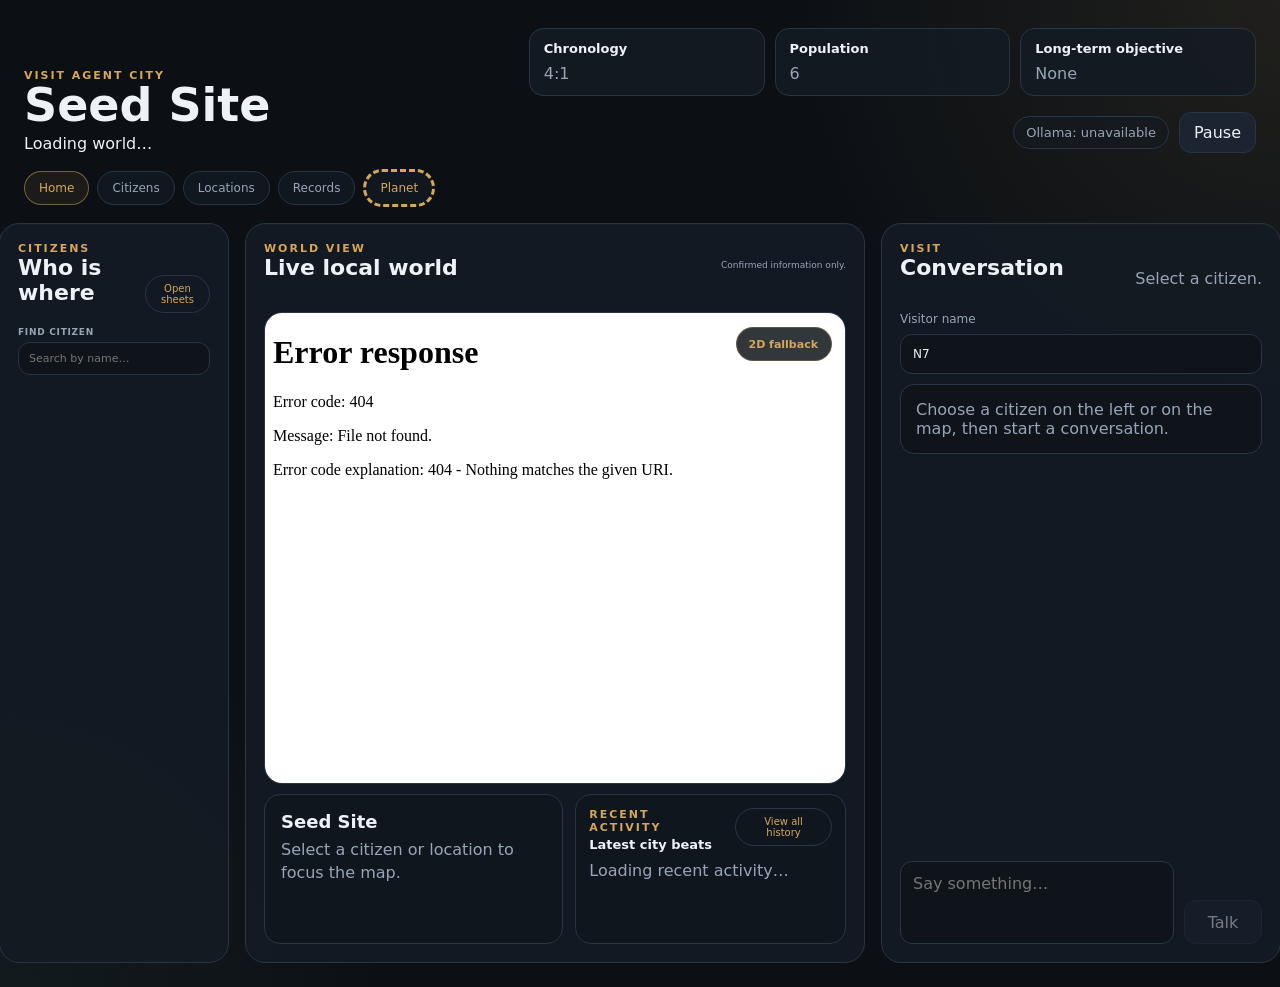
==== commit 4f821c36: "UI: advance world build key for terrain polish" ====
--- a/static/index.html
+++ b/static/index.html
@@ -4,7 +4,7 @@
   <meta charset="utf-8" />
   <meta name="viewport" content="width=device-width, initial-scale=1" />
   <title>Agent City</title>
-  <link rel="stylesheet" href="/static/styles.css?build=1.1.1" />
+  <link rel="stylesheet" href="/static/styles.css?build=1.1.2" />
 </head>
 <body>
   <header class="topbar">
@@ -359,15 +359,15 @@
     </section>
   </main>
 
-  <script src="/static/app.js?build=1.1.1"></script>
+  <script src="/static/app.js?build=1.1.2"></script>
   <script>
     (() => {
       const stage = document.getElementById("home-world-stage");
       const frame = document.getElementById("home-world-3d");
       const toggle = document.getElementById("world-view-fallback-toggle");
       if (stage && frame && toggle) {
-        const freshWorldSrc = "/planet-lab?embed=1&mode=local&build=1.1.1";
-        if (!frame.src.includes("build=1.1.1")) {
+        const freshWorldSrc = "/planet-lab?embed=1&mode=local&build=1.1.2";
+        if (!frame.src.includes("build=1.1.2")) {
           frame.src = freshWorldSrc;
         }
 
--- a/static/styles.css
+++ b/static/styles.css
@@ -2784,7 +2784,7 @@
 
 @media (min-width: 1221px) {
   .home-shell {
-    --home-panel-height: clamp(720px, calc(100vh - 190px), 860px);
+    --home-panel-height: clamp(740px, calc(100vh - 168px), 890px);
     align-items: stretch;
   }
 
@@ -2813,6 +2813,7 @@
 
   .home-shell .world-panel {
     grid-template-rows: auto minmax(0, 1fr) auto;
+    gap: 10px;
     overflow: hidden;
   }
 
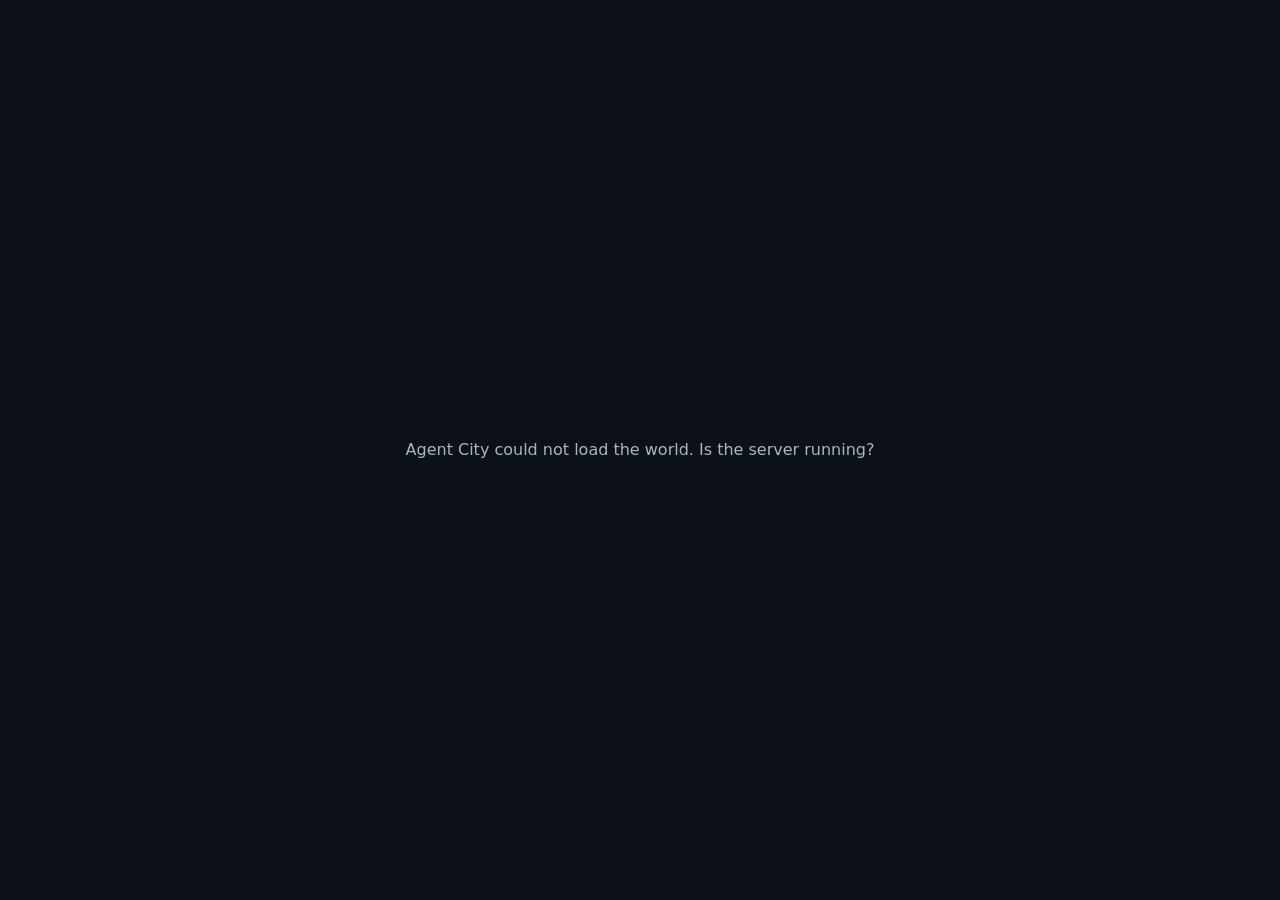
==== commit bca55b5c: "v2 milestone 1: seeded planet, Seed Station, six directors, walking visitor Start of the clean rebui" ====
--- a/static/index.html
+++ b/static/index.html
@@ -1,395 +1,51 @@
 <!doctype html>
 <html lang="en">
 <head>
-  <meta charset="utf-8" />
-  <meta name="viewport" content="width=device-width, initial-scale=1" />
+  <meta charset="utf-8">
+  <meta name="viewport" content="width=device-width, initial-scale=1">
   <title>Agent City</title>
-  <link rel="stylesheet" href="/static/styles.css?build=1.1.2" />
+  <link rel="icon" href="/static/assets/app/agent-city.ico">
+  <link rel="stylesheet" href="/static/style.css">
+  <script type="importmap">
+    {"imports": {
+      "three": "/static/vendor/three/three.module.min.js",
+      "three/addons/": "/static/vendor/three/addons/"
+    }}
+  </script>
 </head>
 <body>
-  <header class="topbar">
-    <div class="title-block">
-      <div class="eyebrow">VISIT AGENT CITY</div>
-      <h1>Seed Site</h1>
-      <div id="sim-time">Loading world…</div>
+  <canvas id="world"></canvas>
+
+  <header class="hud hud-top">
+    <div class="brand">
+      <img src="/static/assets/app/agent-city-source.svg" alt="">
+      <div>
+        <strong>Seed Station</strong>
+        <span id="seed-label">Planet seed …</span>
+      </div>
     </div>
-
-    <div class="header-tools">
-      <div class="world-summary">
-        <div><strong>Chronology</strong><span>4:1</span></div>
-        <div><strong>Population</strong><span>6</span></div>
-        <div><strong>Long-term objective</strong><span>None</span></div>
-      </div>
-
-      <div class="header-actions">
-        <span id="ollama-status" class="pill">Ollama: checking…</span>
-        <button id="pause-button">Pause</button>
-      </div>
+    <div class="clock">
+      <span id="time-label">…</span>
+      <button id="pause-button" type="button">Pause</button>
     </div>
   </header>
 
-  <nav class="primary-nav" aria-label="Agent City views">
-    <button class="primary-tab active" data-view="home">Home</button>
-    <button class="primary-tab" data-view="citizens">Citizens</button>
-    <button class="primary-tab" data-view="locations">Locations</button>
-    <button class="primary-tab" data-view="records">Records</button>
-    <a class="primary-tab prototype-link" href="/planet-lab" title="Open the full-screen 3D planet view">Planet</a>
-  </nav>
+  <aside class="hud nearby" id="nearby" hidden>
+    <img id="nearby-token" alt="">
+    <div>
+      <strong id="nearby-name"></strong>
+      <span id="nearby-division"></span>
+      <em id="nearby-activity"></em>
+    </div>
+  </aside>
 
-  <main>
-    <section id="view-home" class="page-view">
-      <div class="app-shell home-shell">
-        <aside class="panel card citizens-panel compact-citizens-panel">
-          <div class="panel-head">
-            <div>
-              <div class="eyebrow">CITIZENS</div>
-              <h2>Who is where</h2>
-            </div>
-            <button class="panel-link" data-open-view="citizens">Open sheets</button>
-          </div>
+  <footer class="hud hud-bottom">
+    <span><kbd>↑</kbd><kbd>↓</kbd> walk &nbsp; <kbd>←</kbd><kbd>→</kbd> turn &nbsp; <kbd>Shift</kbd> jog</span>
+    <span id="place-label"></span>
+  </footer>
 
-          <label class="citizen-search-wrap" for="citizen-search">
-            <span>Find citizen</span>
-            <input id="citizen-search" type="search" placeholder="Search by name…" autocomplete="off" />
-          </label>
+  <div class="loading" id="loading">Loading the planet…</div>
 
-          <div id="citizens" class="citizen-stack compact-citizen-stack"></div>
-        </aside>
-
-        <section class="panel card world-panel">
-          <div class="panel-head world-head">
-            <div>
-              <div class="eyebrow">WORLD VIEW</div>
-              <h2>Live local world</h2>
-            </div>
-            <span id="map-spatial-status" class="muted">Confirmed information only.</span>
-          </div>
-
-          <div id="home-world-stage" class="world-stage world-stage-3d">
-            <iframe
-              id="home-world-3d"
-              class="home-world-3d"
-              src="/planet-lab?embed=1&mode=local"
-              title="Live interactive 3D Agent City world"
-              loading="eager"
-            ></iframe>
-            <button id="world-view-fallback-toggle" class="world-view-fallback-toggle" type="button">2D fallback</button>
-
-            <svg id="route-layer" class="route-layer" viewBox="0 0 100 100" preserveAspectRatio="none" aria-hidden="true"></svg>
-            <div id="map-layer" class="map-layer"></div>
-
-            <div class="map-controls" aria-label="Map zoom controls">
-              <button id="map-zoom-out" type="button" aria-label="Zoom out" title="Zoom out">−</button>
-              <span id="map-zoom-label" aria-live="polite">1×</span>
-              <button id="map-zoom-in" type="button" aria-label="Zoom in" title="Zoom in">+</button>
-              <button id="map-zoom-reset" type="button" aria-label="Reset region view" title="Reset region view">Region</button>
-            </div>
-
-            <button id="visitor-status" class="visitor-map-status" type="button" title="Visitor physical location">Visitor: loading…</button>
-
-            <div class="map-legend">
-              <div><span class="legend-citizen">A</span> Citizen</div>
-              <div><span class="legend-visitor">YOU</span> Visitor</div>
-              <div><span class="legend-dot node-dot"></span> Location</div>
-              <div><span class="legend-observation"></span> Observation</div>
-            </div>
-          </div>
-
-          <div class="world-footer">
-            <div class="home-summary-grid">
-              <div id="world-focus" class="focus-card">
-                <strong>Seed Site</strong>
-                <p>Select a citizen or location to focus the map.</p>
-              </div>
-
-              <section class="recent-activity-card">
-                <div id="maintenance-alerts" class="maintenance-alerts hidden"></div>
-
-                <div class="recent-activity-head">
-                  <div>
-                    <div class="eyebrow">RECENT ACTIVITY</div>
-                    <strong>Latest city beats</strong>
-                  </div>
-                  <button id="view-all-history" class="panel-link">View all history</button>
-                </div>
-                <div id="recent-activity" class="recent-activity-list">
-                  <div class="muted">Loading recent activity…</div>
-                </div>
-              </section>
-            </div>
-            <div id="region-strip" class="region-strip"></div>
-          </div>
-        </section>
-
-        <aside class="right-rail home-right-rail">
-          <section class="panel card visit-panel">
-            <div class="panel-head">
-              <div>
-                <div class="eyebrow">VISIT</div>
-                <h2 id="selected-title">Conversation</h2>
-              </div>
-              <div class="visit-panel-controls">
-                <span id="selected-label" class="muted">Select a citizen.</span>
-                <button id="previous-visits" class="visit-small-button" hidden>Previous visits</button>
-                <button id="leave-visit" class="visit-small-button" hidden>Leave visit</button>
-              </div>
-            </div>
-
-            <label>
-              Visitor name
-              <input id="visitor-name" value="N7" maxlength="40" />
-            </label>
-
-            <div class="visit-scroll-stack">
-              <div id="visit-history-panel" class="visit-history-panel hidden"></div>
-              <div id="shared-action-panel" class="shared-action-panel hidden"></div>
-              <div id="chat-log" class="chat-log">
-                <div class="muted">Choose a citizen on the left or on the map, then start a conversation.</div>
-              </div>
-            </div>
-
-            <form id="chat-form">
-              <textarea id="chat-input" rows="3" maxlength="1200" placeholder="Say something…" disabled></textarea>
-              <button id="send-button" type="submit" disabled>Talk</button>
-            </form>
-          </section>
-        </aside>
-      </div>
-    </section>
-
-    <section id="view-citizens" class="page-view hidden">
-      <div class="section-shell">
-        <div class="page-heading">
-          <div>
-            <div class="eyebrow">CITIZENS</div>
-            <h2>Character sheets</h2>
-          </div>
-          <p class="muted">Physical state, gear, work, and personal knowledge belong here. Unknown fields stay quiet.</p>
-        </div>
-
-        <div class="citizen-page-grid">
-          <aside class="card directory-panel">
-            <div id="citizen-directory" class="citizen-directory"></div>
-          </aside>
-
-          <section class="card citizen-sheet">
-            <div class="citizen-sheet-hero">
-              <div id="citizen-portrait-slot" class="identity-slot">
-                <div id="citizen-portrait-art" class="citizen-avatar avatar-full state-idle" aria-hidden="true">
-                  <span class="avatar-fallback-figure">
-                    <i class="avatar-head"></i>
-                    <i class="avatar-body"></i>
-                  </span>
-                  <span id="citizen-portrait-initials" class="avatar-initials">?</span>
-                </div>
-                <small>Approved base-body identity • optional gear remains state-driven</small>
-              </div>
-              <div class="citizen-sheet-title">
-                <div class="eyebrow">CITIZEN RECORD</div>
-                <h2 id="citizen-sheet-name">Select a citizen</h2>
-                <p id="citizen-sheet-role" class="muted">Choose a citizen to open their current sheet.</p>
-                <button id="citizen-sheet-visit" class="accent-button" disabled>Visit on Home</button>
-              </div>
-            </div>
-
-            <div id="citizen-sheet-body" class="sheet-grid">
-              <div class="sheet-empty muted">No citizen selected.</div>
-            </div>
-          </section>
-        </div>
-      </div>
-    </section>
-
-    <section id="view-locations" class="page-view hidden">
-      <div class="section-shell">
-        <div class="page-heading">
-          <div>
-            <div class="eyebrow">LOCATIONS</div>
-            <h2>Field notebook</h2>
-          </div>
-          <p class="muted">This notebook grows from discovered and communicated knowledge. Unknown properties are omitted.</p>
-        </div>
-
-        <div class="location-page-grid">
-          <aside class="card directory-panel">
-            <div id="location-directory" class="location-directory"></div>
-          </aside>
-
-          <section class="card location-sheet">
-            <div id="location-scene-slot" class="location-scene-slot">
-              <div class="scene-horizon"></div>
-              <div>
-                <div class="eyebrow">FIELD VIEW</div>
-                <strong id="location-scene-name">Select a location</strong>
-                <span>Scene representation reserved for future verified visuals.</span>
-              </div>
-            </div>
-
-            <div class="location-sheet-title">
-              <div>
-                <div class="eyebrow">FIELD NOTEBOOK</div>
-                <h2 id="location-sheet-name">No location selected</h2>
-                <p id="location-sheet-description" class="muted">Choose a known location from the notebook.</p>
-              </div>
-              <button id="location-sheet-focus" class="accent-button" disabled>Focus on Home map</button>
-            </div>
-
-            <div id="location-sheet-body" class="sheet-grid">
-              <div class="sheet-empty muted">No location selected.</div>
-            </div>
-          </section>
-        </div>
-      </div>
-    </section>
-
-    <section id="view-records" class="page-view hidden">
-      <div class="section-shell records-shell">
-        <div class="page-heading">
-          <div>
-            <div class="eyebrow">RECORDS</div>
-            <h2>Settlement records</h2>
-          </div>
-          <p class="muted">Making, stores, history, and administration live here instead of crowding Home.</p>
-        </div>
-
-        <section id="control-room" class="panel card control-room-panel records-control-room">
-          <nav class="control-tabs" aria-label="Settlement record views">
-            <button id="toggle-history" class="control-tab active">History</button>
-            <button id="toggle-resources" class="control-tab">Stores</button>
-            <button id="toggle-structures" class="control-tab">Making</button>
-            <button id="toggle-region" class="control-tab">Region</button>
-            <button id="toggle-updates" class="control-tab">Updates</button>
-          </nav>
-
-          <div class="control-view-head">
-            <div>
-              <div class="eyebrow" id="detail-eyebrow">HISTORY</div>
-              <h3 id="detail-title">Conversation history</h3>
-            </div>
-          </div>
-
-          <div class="control-content">
-            <div id="detail-region" class="detail-view hidden">
-              <div id="locations" class="drawer-grid"></div>
-            </div>
-
-            <div id="detail-resources" class="detail-view hidden">
-              <div class="history-section-label">MATERIAL BALANCE</div>
-              <div id="resource-balance" class="material-balance"></div>
-              <div class="history-section-label cargo-label">FIELD CARGO</div>
-              <div id="citizen-cargo" class="citizen-cargo"></div>
-              <div class="troubleshooting-tools">
-                <button id="copy-troubleshooting-snapshot" type="button">Copy troubleshooting snapshot</button>
-                <span id="troubleshooting-snapshot-status" class="muted">Copies current public physical state only. Nothing is uploaded automatically.</span>
-              </div>
-            </div>
-
-            <div id="detail-structures" class="detail-view hidden">
-              <div class="history-section-label">PROJECTS</div>
-              <div id="projects" class="making-projects"></div>
-
-              <div class="history-section-label making-section-label">EQUIPMENT</div>
-              <div id="equipment" class="equipment-list"></div>
-
-              <div class="history-section-label making-section-label">STRUCTURES</div>
-              <div id="structures" class="structure-list"></div>
-
-              <div class="history-section-label making-section-label">MAINTENANCE HISTORY</div>
-              <div id="maintenance-events" class="maintenance-event-list"></div>
-            </div>
-
-            <div id="detail-history" class="detail-view">
-              <div class="history-records-grid">
-                <section class="history-records-column conversation-history-column">
-                  <div class="history-column-head">
-                    <div>
-                      <div class="history-section-label">RECENT CITIZEN CONVERSATIONS</div>
-                      <span id="conversation-page-summary" class="history-page-summary">Loading…</span>
-                    </div>
-                  </div>
-                  <div id="citizen-conversations" class="conversation-feed"></div>
-                  <div id="conversation-pagination" class="history-pagination" aria-label="Citizen conversation pages"></div>
-                </section>
-
-                <section class="history-records-column chronology-history-column">
-                  <div class="history-column-head">
-                    <div>
-                      <div class="history-section-label">SETTLEMENT CHRONOLOGY</div>
-                      <span id="chronology-page-summary" class="history-page-summary">Loading…</span>
-                    </div>
-                  </div>
-                  <div id="history" class="history"></div>
-                  <div id="chronology-pagination" class="history-pagination" aria-label="Settlement chronology pages"></div>
-                </section>
-              </div>
-            </div>
-
-            <div id="detail-updates" class="detail-view hidden">
-              <div class="update-grid">
-                <div>
-                  <label>
-                    Update feed URL
-                    <input
-                      id="update-feed"
-                      type="url"
-                      placeholder="https://raw.githubusercontent.com/.../update.json"
-                    />
-                  </label>
-                  <div class="update-actions">
-                    <button id="save-update-feed">Save Feed</button>
-                    <button id="check-update">Check for Updates</button>
-                  </div>
-                </div>
-
-                <div class="update-status-box">
-                  <div class="status-head">
-                    <strong id="update-status-title">Updater not checked yet</strong>
-                    <span id="version-label" class="muted">Version …</span>
-                  </div>
-                  <p id="update-status-text" class="muted">
-                    Configure an HTTPS update feed once. After that, future releases can be installed here.
-                  </p>
-                  <button id="install-update" class="accent-button" hidden>Install & Restart</button>
-                </div>
-              </div>
-            </div>
-          </div>
-        </section>
-      </div>
-    </section>
-  </main>
-
-  <script src="/static/app.js?build=1.1.2"></script>
-  <script>
-    (() => {
-      const stage = document.getElementById("home-world-stage");
-      const frame = document.getElementById("home-world-3d");
-      const toggle = document.getElementById("world-view-fallback-toggle");
-      if (stage && frame && toggle) {
-        const freshWorldSrc = "/planet-lab?embed=1&mode=local&build=1.1.2";
-        if (!frame.src.includes("build=1.1.2")) {
-          frame.src = freshWorldSrc;
-        }
-
-        toggle.addEventListener("click", () => {
-          const legacy = stage.classList.toggle("show-legacy-map");
-          toggle.textContent = legacy ? "3D world" : "2D fallback";
-          toggle.setAttribute("aria-pressed", legacy ? "true" : "false");
-        });
-
-        window.addEventListener("message", event => {
-          if (event.origin !== window.location.origin || event.source !== frame.contentWindow) return;
-          const message = event.data || {};
-          if (
-            message.type === "agent-city-world-select" &&
-            message.entityType === "citizen" &&
-            typeof window.selectCitizen === "function"
-          ) {
-            window.selectCitizen(String(message.id || ""));
-          }
-        });
-      }
-    })();
-  </script>
+  <script type="module" src="/static/app.js"></script>
 </body>
 </html>
--- a/static/style.css
+++ b/static/style.css
@@ -0,0 +1,36 @@
+:root {
+  --ink: #e9eef2;
+  --ink-soft: #a9b6c0;
+  --panel: rgba(14, 20, 26, 0.72);
+  --edge: rgba(255, 255, 255, 0.12);
+  --accent: #f2a541;
+}
+* { box-sizing: border-box; }
+html, body { margin: 0; height: 100%; overflow: hidden; background: #0b1117; color: var(--ink);
+  font: 14px/1.35 system-ui, -apple-system, "Segoe UI", sans-serif; }
+#world { position: fixed; inset: 0; width: 100%; height: 100%; display: block; }
+.hud { position: fixed; z-index: 2; pointer-events: none; }
+.hud button { pointer-events: auto; }
+.hud-top { top: 12px; left: 12px; right: 12px; display: flex; justify-content: space-between; gap: 12px; }
+.brand, .clock, .nearby, .hud-bottom > span { background: var(--panel); border: 1px solid var(--edge);
+  border-radius: 10px; padding: 8px 12px; backdrop-filter: blur(6px); }
+.brand { display: flex; align-items: center; gap: 10px; }
+.brand img { width: 28px; height: 28px; }
+.brand strong, .nearby strong { display: block; font-size: 15px; }
+.brand span, .nearby span { color: var(--ink-soft); font-size: 12px; display: block; }
+.clock { display: flex; align-items: center; gap: 10px; font-variant-numeric: tabular-nums; }
+.clock button { background: transparent; color: var(--ink); border: 1px solid var(--edge); border-radius: 6px;
+  padding: 3px 10px; cursor: pointer; font: inherit; }
+.clock button:hover { border-color: var(--accent); }
+.nearby { left: 12px; bottom: 64px; display: flex; gap: 10px; align-items: center; max-width: 320px; }
+.nearby img { width: 48px; height: 48px; border-radius: 8px; object-fit: cover; }
+.nearby em { display: block; font-style: normal; font-size: 12px; color: var(--accent); margin-top: 2px; }
+.hud-bottom { bottom: 12px; left: 12px; right: 12px; display: flex; justify-content: space-between; gap: 12px;
+  color: var(--ink-soft); font-size: 12px; flex-wrap: wrap; }
+kbd { display: inline-block; min-width: 20px; padding: 0 5px; margin: 0 1px; border: 1px solid var(--edge);
+  border-bottom-width: 2px; border-radius: 4px; text-align: center; color: var(--ink); font: 12px/18px inherit; }
+.loading { position: fixed; inset: 0; display: grid; place-items: center; z-index: 3; background: #0b1117;
+  color: var(--ink-soft); font-size: 16px; transition: opacity .4s; }
+.loading.done { opacity: 0; pointer-events: none; }
+@media (max-width: 560px) { .hud-bottom > span:first-child { display: none; } }
+.nearby[hidden] { display: none; }
